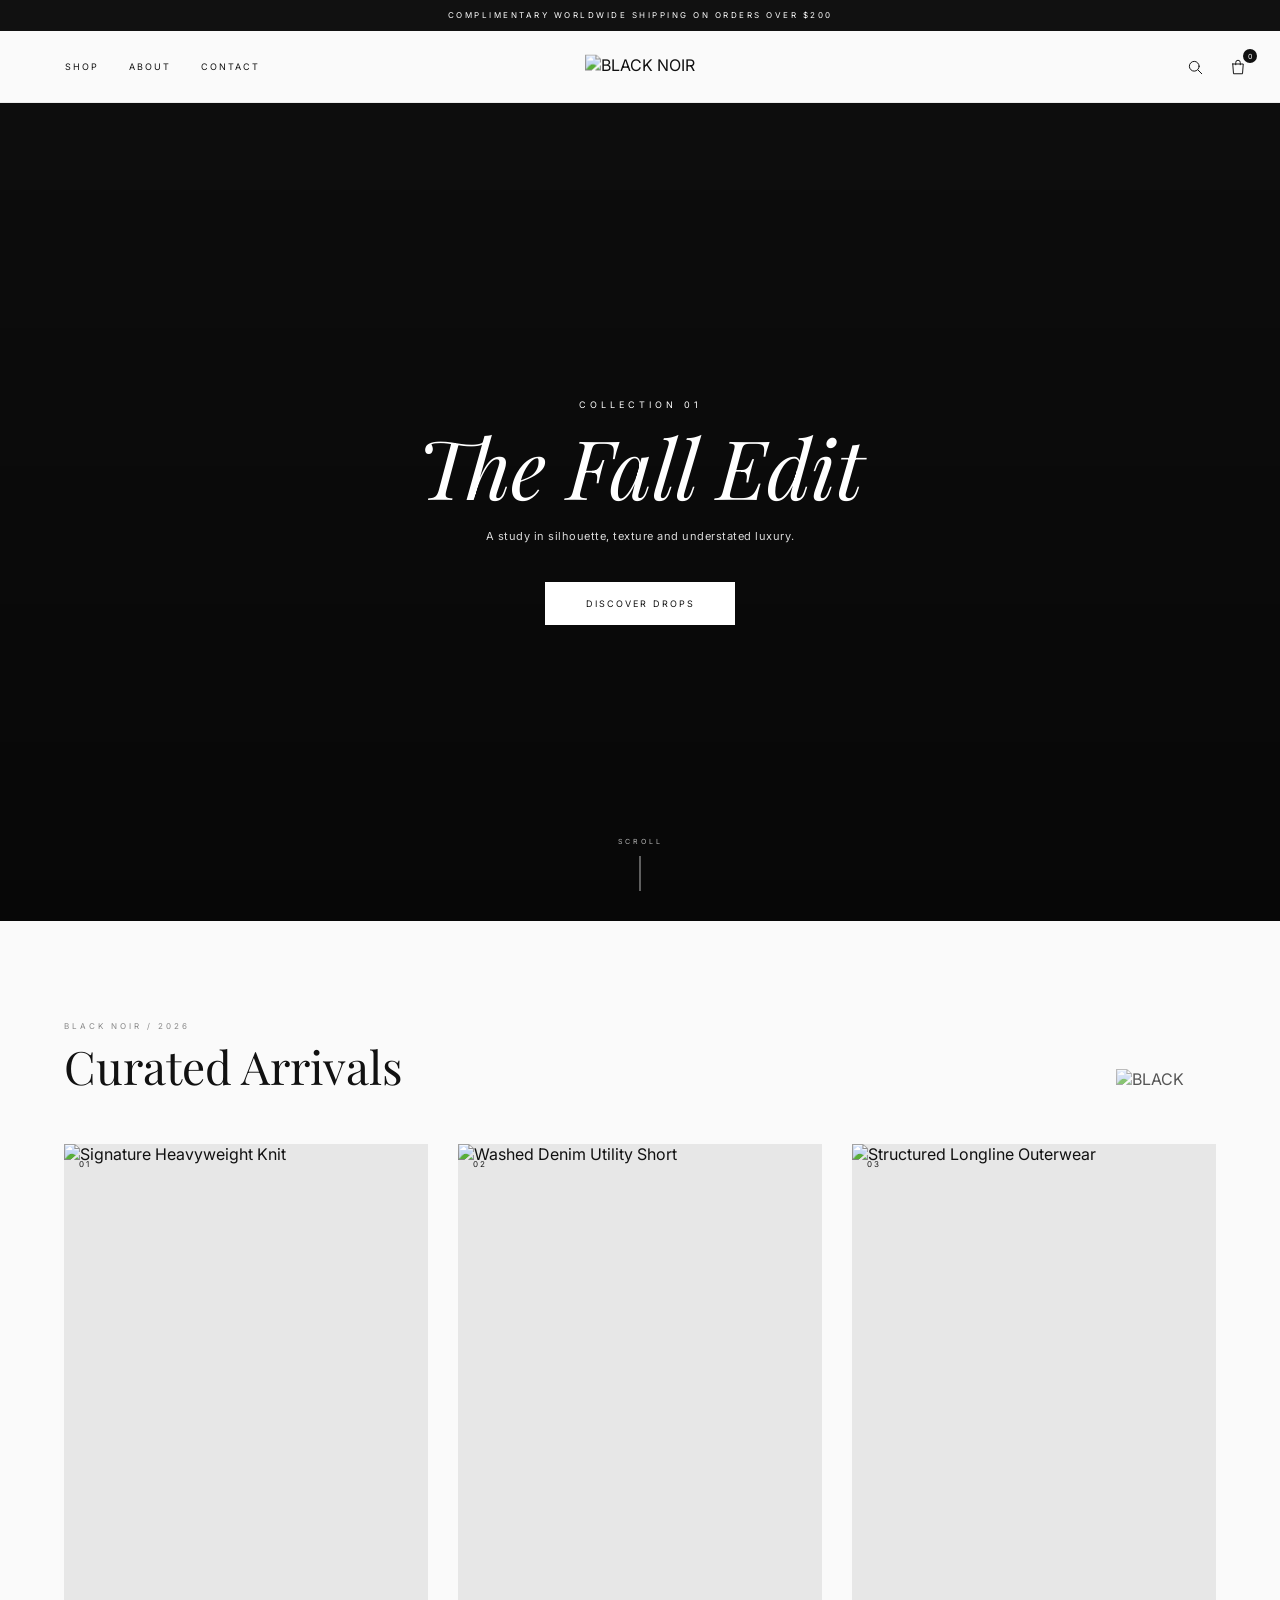
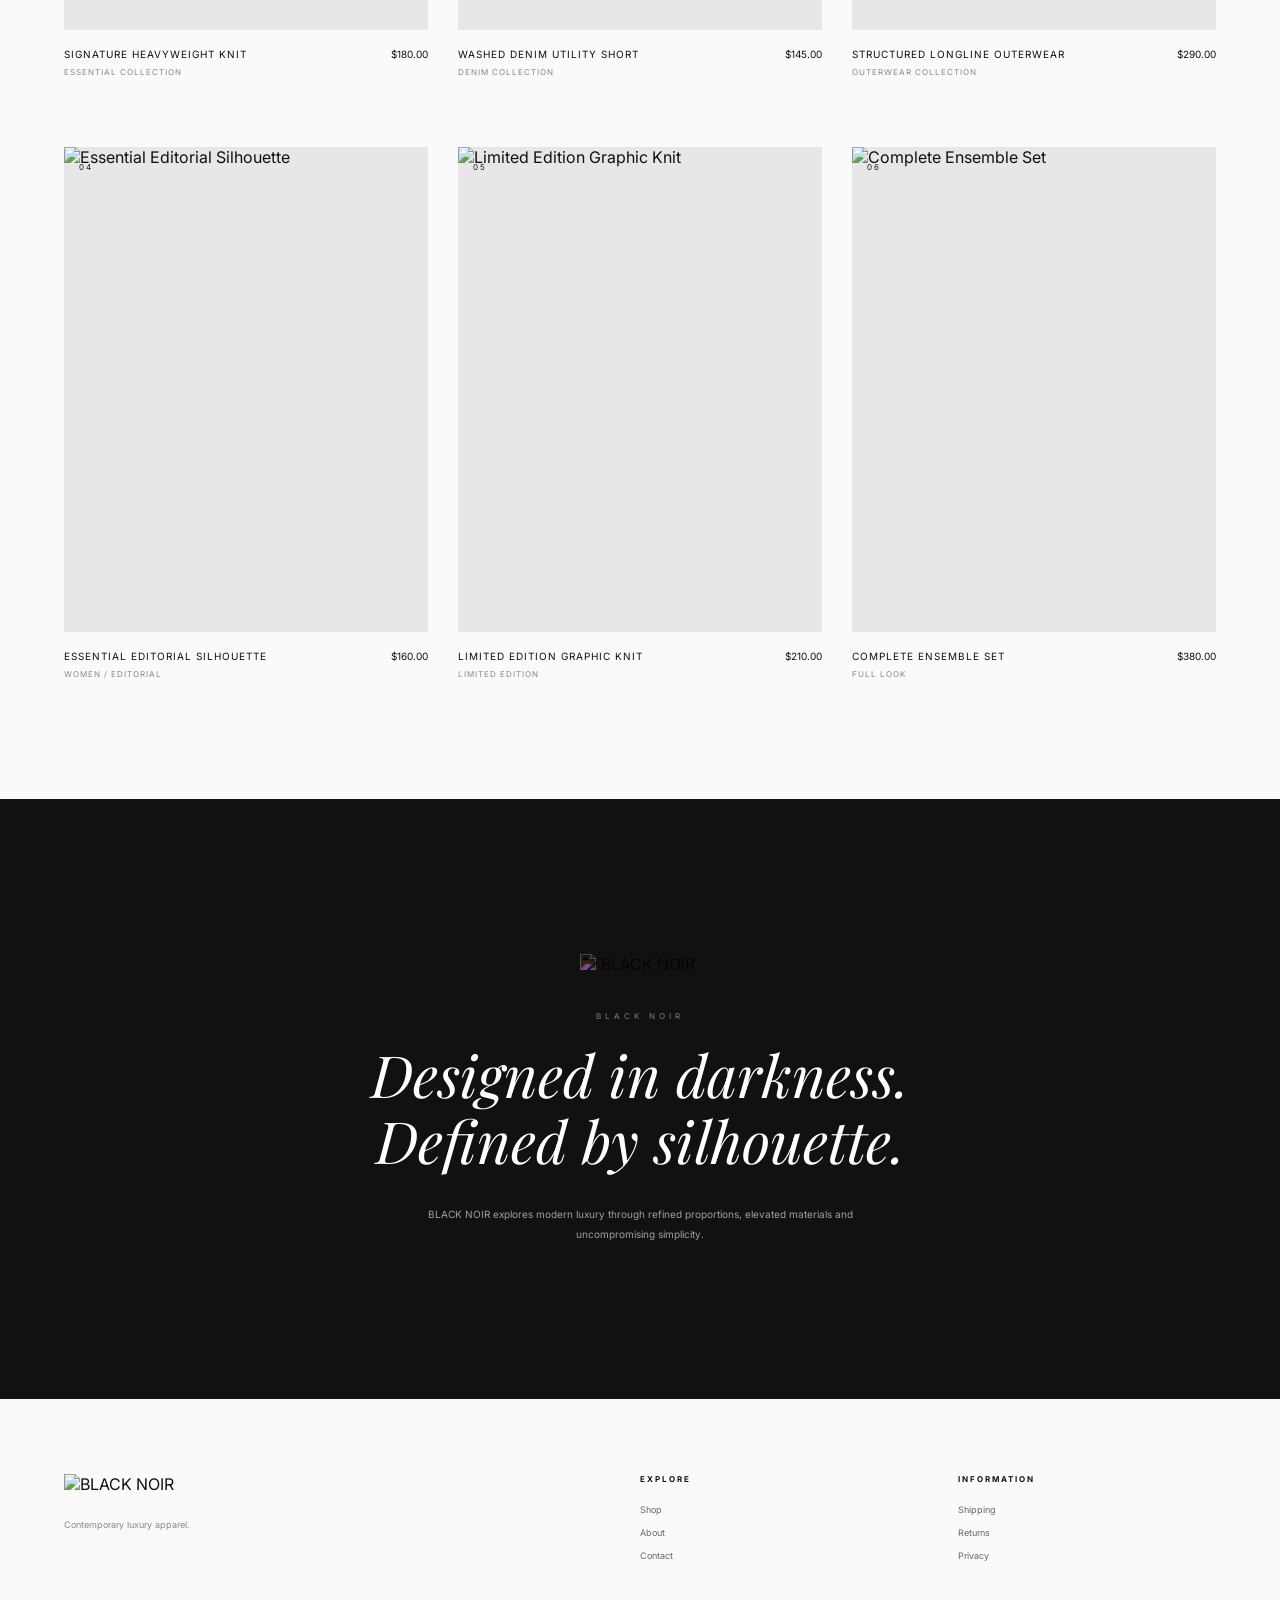
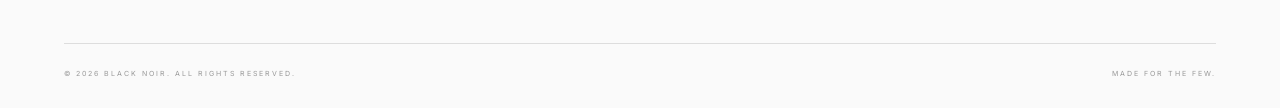
==== index.html @ 6369048e "Fix image source path for product card" ====
<!DOCTYPE html>
<html lang="en">
<head>
    <meta charset="UTF-8">
    <meta name="viewport" content="width=device-width, initial-scale=1.0">
    <meta name="description" content="BLACK NOIR — Luxury Apparel">
    <title>BLACK NOIR | Luxury Apparel</title>

    <!-- Google Fonts -->
    <link rel="preconnect" href="https://fonts.googleapis.com">
    <link rel="preconnect" href="https://fonts.gstatic.com" crossorigin>
    <link href="https://fonts.googleapis.com/css2?family=Inter:wght@300;400;500&family=Playfair+Display:ital,wght@0,400;0,500;0,600;1,400&display=swap" rel="stylesheet">

    <!-- CSS -->
    <link rel="stylesheet" href="./style.css">
</head>
<body>

    <!-- ================================
         PROMO BAR
    ================================= -->
    <div class="promo-bar">
        COMPLIMENTARY WORLDWIDE SHIPPING ON ORDERS OVER $200
    </div>

    <!-- ================================
         HEADER
    ================================= -->
    <header class="site-header">
        <!-- Mobile Menu Trigger -->
        <button class="menu-button" id="menuButton" type="button" aria-label="Open menu" aria-expanded="false" aria-controls="mobileMenu">
            <span></span>
            <span></span>
            <span></span>
        </button>

        <!-- Logo -->
        <a href="#" class="logo-container" aria-label="Black Noir Home">
            <img src="./images/Logo.PNG" alt="BLACK NOIR" class="brand-logo">
        </a>

        <!-- Desktop Navigation -->
        <nav class="desktop-nav">
            <a href="#shop">SHOP</a>
            <a href="#about">ABOUT</a>
            <a href="#contact">CONTACT</a>
        </nav>

        <!-- Header Icons -->
        <div class="header-actions">
            <button class="header-action" id="searchButton" type="button" aria-label="Search" aria-expanded="false" aria-controls="searchPanel">
                <svg viewBox="0 0 24 24" aria-hidden="true">
                    <circle cx="11" cy="11" r="6.5"></circle>
                    <path d="M16 16L21 21"></path>
                </svg>
            </button>

            <button class="header-action cart-button" id="cartButton" type="button" aria-label="Shopping bag">
                <svg viewBox="0 0 24 24" aria-hidden="true">
                    <path d="M5 8h14l-1 13H6L5 8Z"></path>
                    <path d="M9 9V6a3 3 0 0 1 6 0v3"></path>
                </svg>
                <span class="cart-count" id="cartCount">0</span>
            </button>
        </div>
    </header>

    <!-- ================================
         MOBILE MENU
    ================================= -->
    <div class="mobile-menu" id="mobileMenu" aria-hidden="true">
        <button class="mobile-menu-close" id="menuClose" type="button" aria-label="Close menu">
            ×
        </button>
        <div class="mobile-menu-inner">
            <p class="mobile-menu-label">BLACK NOIR</p>
            <a href="#shop">SHOP</a>
            <a href="#about">ABOUT</a>
            <a href="#contact">CONTACT</a>
            <div class="mobile-menu-divider"></div>
            <p>WORLDWIDE SHIPPING</p>
            <p>SECURE CHECKOUT</p>
        </div>
    </div>

    <!-- ================================
         SEARCH PANEL
    ================================= -->
    <div class="search-panel" id="searchPanel" aria-hidden="true">
        <div class="search-inner">
            <button class="search-close" id="searchClose" type="button" aria-label="Close search">
                ×
            </button>
            <p>SEARCH BLACK NOIR</p>
            <input type="search" id="searchInput" placeholder="Search collection...">
        </div>
    </div>

    <!-- ================================
         MAIN CONTENT
    ================================= -->
    <main>
        <!-- HERO -->
        <section class="hero">
            <div class="hero-background"></div>
            <div class="hero-overlay"></div>
            <div class="hero-content">
                <p class="hero-eyebrow">COLLECTION 01</p>
                <h1 class="hero-title">The Fall Edit</h1>
                <p class="hero-description">A study in silhouette, texture and understated luxury.</p>
                <a href="#shop" class="btn-primary">DISCOVER DROPS</a>
            </div>
            <div class="hero-scroll">
                <span>SCROLL</span>
                <div></div>
            </div>
        </section>

        <!-- PRODUCT SECTION -->
        <section class="product-section" id="shop">
            <div class="section-header">
                <div>
                    <p class="section-eyebrow">BLACK NOIR / 2026</p>
                    <h2>Curated Arrivals</h2>
                </div>
                <img src="./images/Trademark.PNG" alt="BLACK NOIR Trademark" class="trademark">
            </div>

            <div class="product-grid">
                <!-- PRODUCT 1 -->
                <article class="product-card" data-name="Signature Heavyweight Knit">
                    <div class="product-image-container">
                        <span class="product-number">01</span>
                        <img src="images/Brown.JPG" alt="Signature Heavyweight Knit" class="product-img">
                        <button class="quick-add" type="button" data-product="Signature Heavyweight Knit">ADD TO BAG</button>
                    </div>
                    <div class="product-info">
                        <div>
                            <h3>Signature Heavyweight Knit</h3>
                            <p>Essential Collection</p>
                        </div>
                        <span class="product-price">$180.00</span>
                    </div>
                </article>

                <!-- PRODUCT 2 -->
                <article class="product-card" data-name="Washed Denim Utility Short">
                    <div class="product-image-container">
                        <span class="product-number">02</span>
                        <img src="./images/Jeanshorts.JPG" alt="Washed Denim Utility Short" class="product-img">
                        <button class="quick-add" type="button" data-product="Washed Denim Utility Short">ADD TO BAG</button>
                    </div>
                    <div class="product-info">
                        <div>
                            <h3>Washed Denim Utility Short</h3>
                            <p>Denim Collection</p>
                        </div>
                        <span class="product-price">$145.00</span>
                    </div>
                </article>

                <!-- PRODUCT 3 -->
                <article class="product-card" data-name="Structured Longline Outerwear">
                    <div class="product-image-container">
                        <span class="product-number">03</span>
                        <img src="./images/Long.PNG" alt="Structured Longline Outerwear" class="product-img">
                        <button class="quick-add" type="button" data-product="Structured Longline Outerwear">ADD TO BAG</button>
                    </div>
                    <div class="product-info">
                        <div>
                            <h3>Structured Longline Outerwear</h3>
                            <p>Outerwear Collection</p>
                        </div>
                        <span class="product-price">$290.00</span>
                    </div>
                </article>

                <!-- PRODUCT 4 -->
                <article class="product-card" data-name="Essential Editorial Silhouette">
                    <div class="product-image-container">
                        <span class="product-number">04</span>
                        <img src="./images/Women.PNG" alt="Essential Editorial Silhouette" class="product-img">
                        <button class="quick-add" type="button" data-product="Essential Editorial Silhouette">ADD TO BAG</button>
                    </div>
                    <div class="product-info">
                        <div>
                            <h3>Essential Editorial Silhouette</h3>
                            <p>Women / Editorial</p>
                        </div>
                        <span class="product-price">$160.00</span>
                    </div>
                </article>

                <!-- PRODUCT 5 -->
                <article class="product-card" data-name="Limited Edition Graphic Knit">
                    <div class="product-image-container">
                        <span class="product-number">05</span>
                        <img src="./images/Panther.PNG" alt="Limited Edition Graphic Knit" class="product-img">
                        <button class="quick-add" type="button" data-product="Limited Edition Graphic Knit">ADD TO BAG</button>
                    </div>
                    <div class="product-info">
                        <div>
                            <h3>Limited Edition Graphic Knit</h3>
                            <p>Limited Edition</p>
                        </div>
                        <span class="product-price">$210.00</span>
                    </div>
                </article>

                <!-- PRODUCT 6 -->
                <article class="product-card" data-name="Complete Ensemble Set">
                    <div class="product-image-container">
                        <span class="product-number">06</span>
                        <img src="./images/Full.PNG" alt="Complete Ensemble Set" class="product-img">
                        <button class="quick-add" type="button" data-product="Complete Ensemble Set">ADD TO BAG</button>
                    </div>
                    <div class="product-info">
                        <div>
                            <h3>Complete Ensemble Set</h3>
                            <p>Full Look</p>
                        </div>
                        <span class="product-price">$380.00</span>
                    </div>
                </article>
            </div>
        </section>

        <!-- ABOUT -->
        <section class="brand-section" id="about">
            <div class="brand-section-inner">
                <img src="./images/Trademark.PNG" alt="BLACK NOIR" class="brand-trademark">
                <p class="brand-eyebrow">BLACK NOIR</p>
                <h2>Designed in darkness.<br>Defined by silhouette.</h2>
                <p class="brand-copy">
                    BLACK NOIR explores modern luxury through refined proportions, elevated materials and uncompromising simplicity.
                </p>
            </div>
        </section>
    </main>

    <!-- ================================
         FOOTER
    ================================= -->
    <footer class="site-footer" id="contact">
        <div class="footer-grid">
            <div class="footer-column">
                <img src="./images/Logo.PNG" alt="BLACK NOIR" class="footer-logo">
                <p>Contemporary luxury apparel.</p>
            </div>
            <div class="footer-column">
                <h3>EXPLORE</h3>
                <a href="#shop">Shop</a>
                <a href="#about">About</a>
                <a href="#contact">Contact</a>
            </div>
            <div class="footer-column">
                <h3>INFORMATION</h3>
                <a href="#">Shipping</a>
                <a href="#">Returns</a>
                <a href="#">Privacy</a>
            </div>
        </div>
        <div class="footer-bottom">
            <p>© 2026 BLACK NOIR. ALL RIGHTS RESERVED.</p>
            <p>MADE FOR THE FEW.</p>
        </div>
    </footer>

    <!-- ================================
         JAVASCRIPT
    ================================= -->
    <script>
        const menuButton = document.getElementById("menuButton");
        const menuClose = document.getElementById("menuClose");
        const mobileMenu = document.getElementById("mobileMenu");

        const searchButton = document.getElementById("searchButton");
        const searchClose = document.getElementById("searchClose");
        const searchPanel = document.getElementById("searchPanel");
        const searchInput = document.getElementById("searchInput");

        let cartItems = 0;
        const cartCount = document.getElementById("cartCount");

        // Mobile Menu Toggle
        function openMenu() {
            mobileMenu.classList.add("active");
            mobileMenu.setAttribute("aria-hidden", "false");
            menuButton.setAttribute("aria-expanded", "true");
            document.body.classList.add("no-scroll");
        }

        function closeMenu() {
            mobileMenu.classList.remove("active");
            mobileMenu.setAttribute("aria-hidden", "true");
            menuButton.setAttribute("aria-expanded", "false");
            document.body.classList.remove("no-scroll");
        }

        menuButton.addEventListener("click", openMenu);
        menuClose.addEventListener("click", closeMenu);

        document.querySelectorAll(".mobile-menu a").forEach(link => {
            link.addEventListener("click", closeMenu);
        });

        // Search Panel Toggle
        function openSearch() {
            searchPanel.classList.add("active");
            searchPanel.setAttribute("aria-hidden", "false");
            searchButton.setAttribute("aria-expanded", "true");
            document.body.classList.add("no-scroll");
            setTimeout(() => searchInput.focus(), 300);
        }

        function closeSearch() {
            searchPanel.classList.remove("active");
            searchPanel.setAttribute("aria-hidden", "true");
            searchButton.setAttribute("aria-expanded", "false");
            document.body.classList.remove("no-scroll");
        }

        searchButton.addEventListener("click", openSearch);
        searchClose.addEventListener("click", closeSearch);

        // Search input form submission behavior
        searchInput.addEventListener("keydown", (event) => {
            if (event.key === "Enter") {
                event.preventDefault();
                alert(`Searching collection for: "${searchInput.value}"`);
                closeSearch();
            }
        });

        // Quick Add to Bag Logic
        document.querySelectorAll(".quick-add").forEach(button => {
            button.addEventListener("click", function () {
                cartItems++;
                cartCount.textContent = cartItems;
                
                const originalText = button.textContent;
                button.textContent = "ADDED";
                button.classList.add("added");

                setTimeout(() => {
                    button.textContent = originalText;
                    button.classList.remove("added");
                }, 1200);
            });
        });

        // Global ESC key listener
        document.addEventListener("keydown", function (event) {
            if (event.key === "Escape") {
                closeMenu();
                closeSearch();
            }
        });
    </script>
</body>
</html>
---- style.css ----
/* =========================================
   BLACK NOIR — STYLE.CSS
   ========================================= */

* {
    margin: 0;
    padding: 0;
    box-sizing: border-box;
}

html {
    scroll-behavior: smooth;
}

body {
    background: #fafafa;
    color: #111;
    font-family: "Inter", sans-serif;
    -webkit-font-smoothing: antialiased;
    overflow-x: hidden;
}

body.no-scroll {
    overflow: hidden;
}

img {
    max-width: 100%;
    display: block;
}

button,
input {
    font-family: inherit;
}

button {
    border: 0;
}

a {
    color: inherit;
    text-decoration: none;
}

h1,
h2 {
    font-family: "Playfair Display", serif;
    font-weight: 400;
}


/* =========================================
   PROMO BAR
   ========================================= */

.promo-bar {
    background: #111;
    color: #fff;
    text-align: center;

    padding: 10px 15px;

    font-size: 8px;
    letter-spacing: 2.5px;
    line-height: 1.4;
}


/* =========================================
   HEADER
   ========================================= */

.site-header {
    position: sticky;
    top: 0;
    z-index: 900;

    height: 72px;
    width: 100%;

    display: flex;
    align-items: center;

    padding: 0 30px;

    background: rgba(250, 250, 250, 0.96);

    border-bottom: 1px solid rgba(0, 0, 0, 0.06);

    backdrop-filter: blur(15px);
    -webkit-backdrop-filter: blur(15px);
}


/* Menu */

.menu-button {
    width: 32px;
    height: 32px;

    display: flex;
    flex-direction: column;
    justify-content: center;

    gap: 5px;

    background: transparent;
    cursor: pointer;
}

.menu-button span {
    width: 19px;
    height: 1px;

    display: block;

    background: #111;
}


/* Logo */

.logo-container {
    position: absolute;

    left: 50%;
    top: 50%;

    transform: translate(-50%, -50%);

    display: flex;
    align-items: center;
    justify-content: center;
}

.brand-logo {
    width: auto;
    height: 25px;

    object-fit: contain;
}


/* Desktop navigation */

.desktop-nav {
    display: flex;
    gap: 30px;
    margin-left: 35px;
}

.desktop-nav a {
    font-size: 9px;
    letter-spacing: 2px;

    transition: opacity 0.3s ease;
}

.desktop-nav a:hover {
    opacity: 0.45;
}


/* Header icons */

.header-actions {
    margin-left: auto;

    display: flex;
    align-items: center;

    gap: 18px;
}

.header-action {
    position: relative;

    width: 25px;
    height: 25px;

    display: flex;
    align-items: center;
    justify-content: center;

    background: transparent;

    cursor: pointer;
}

.header-action svg {
    width: 18px;
    height: 18px;

    fill: none;
    stroke: #111;

    stroke-width: 1.3;

    stroke-linecap: round;
    stroke-linejoin: round;
}

.cart-count {
    position: absolute;

    top: -5px;
    right: -7px;

    width: 14px;
    height: 14px;

    display: flex;
    align-items: center;
    justify-content: center;

    border-radius: 50%;

    background: #111;
    color: #fff;

    font-size: 7px;
}


/* =========================================
   MOBILE MENU
   ========================================= */

.mobile-menu {
    position: fixed;
    inset: 0;

    z-index: 1200;

    background: #111;
    color: #fff;

    opacity: 0;
    visibility: hidden;

    transform: translateX(-100%);

    transition:
        transform 0.45s ease,
        opacity 0.3s ease,
        visibility 0.45s ease;
}

.mobile-menu.active {
    opacity: 1;
    visibility: visible;
    transform: translateX(0);
}

.mobile-menu-close {
    position: absolute;

    top: 20px;
    right: 20px;

    width: 45px;
    height: 45px;

    background: transparent;

    color: #fff;

    font-size: 34px;
    font-weight: 200;

    cursor: pointer;
}

.mobile-menu-inner {
    height: 100%;

    display: flex;
    flex-direction: column;
    justify-content: center;

    padding: 40px;
}

.mobile-menu-label {
    margin-bottom: 40px;

    font-size: 9px;
    letter-spacing: 4px;

    opacity: 0.45;
}

.mobile-menu-inner > a {
    width: fit-content;

    margin-bottom: 22px;

    font-family: "Playfair Display", serif;

    font-size: 40px;
    font-style: italic;
}

.mobile-menu-divider {
    width: 100%;
    height: 1px;

    margin: 25px 0;

    background: rgba(255,255,255,0.15);
}

.mobile-menu-inner > p:not(.mobile-menu-label) {
    margin-bottom: 10px;

    font-size: 8px;
    letter-spacing: 2px;

    opacity: 0.45;
}


/* =========================================
   SEARCH
   ========================================= */

.search-panel {
    position: fixed;
    inset: 0;

    z-index: 1100;

    display: flex;
    align-items: center;
    justify-content: center;

    background: rgba(250,250,250,0.98);

    opacity: 0;
    visibility: hidden;

    transition:
        opacity 0.3s ease,
        visibility 0.3s ease;
}

.search-panel.active {
    opacity: 1;
    visibility: visible;
}

.search-inner {
    position: relative;

    width: min(700px, 85%);
}

.search-inner p {
    margin-bottom: 20px;

    font-size: 9px;
    letter-spacing: 3px;
}

.search-inner input {
    width: 100%;

    padding: 18px 0;

    background: transparent;

    border: 0;
    border-bottom: 1px solid #111;

    outline: none;

    font-family: "Playfair Display", serif;

    font-size: 30px;
}

.search-close {
    position: absolute;

    top: -70px;
    right: 0;

    background: transparent;

    font-size: 30px;

    cursor: pointer;
}


/* =========================================
   HERO
   ========================================= */

.hero {
    position: relative;

    width: 100%;
    height: calc(100vh - 82px);

    min-height: 600px;

    display: flex;
    align-items: center;
    justify-content: center;

    overflow: hidden;

    background: #111;
}

.hero-background {
    position: absolute;
    inset: 0;

    background-image: url("./images/Street.PNG");

    background-size: cover;
    background-position: center center;

    transform: scale(1.02);

    animation: heroZoom 12s ease-out forwards;
}

@keyframes heroZoom {

    from {
        transform: scale(1.08);
    }

    to {
        transform: scale(1);
    }

}

.hero-overlay {
    position: absolute;
    inset: 0;

    background:
        linear-gradient(
            to bottom,
            rgba(0,0,0,0.20),
            rgba(0,0,0,0.55)
        );
}

.hero-content {
    position: relative;
    z-index: 2;

    width: 100%;
    max-width: 700px;

    padding: 30px;

    text-align: center;

    color: #fff;

    animation: heroFade 1.2s ease forwards;
}

@keyframes heroFade {

    from {
        opacity: 0;
        transform: translateY(20px);
    }

    to {
        opacity: 1;
        transform: translateY(0);
    }

}

.hero-eyebrow {
    margin-bottom: 15px;

    font-size: 9px;
    letter-spacing: 4px;
}

.hero-title {
    margin-bottom: 20px;

    font-size: clamp(48px, 7vw, 82px);

    line-height: 1;

    font-style: italic;
}

.hero-description {
    max-width: 430px;

    margin: 0 auto 35px;

    font-size: 11px;
    line-height: 1.8;

    letter-spacing: 0.5px;

    opacity: 0.85;
}


/* Hero button */

.btn-primary {
    display: inline-flex;
    align-items: center;
    justify-content: center;

    min-width: 190px;

    padding: 16px 30px;

    background: #fff;
    color: #111;

    font-size: 9px;
    letter-spacing: 2px;

    transition: all 0.3s ease;
}

.btn-primary:hover {
    background: #111;
    color: #fff;

    transform: translateY(-2px);
}


/* Scroll indicator */

.hero-scroll {
    position: absolute;

    z-index: 2;

    bottom: 30px;
    left: 50%;

    transform: translateX(-50%);

    color: #fff;

    text-align: center;

    opacity: 0.7;
}

.hero-scroll span {
    display: block;

    margin-bottom: 10px;

    font-size: 7px;
    letter-spacing: 3px;
}

.hero-scroll div {
    width: 1px;
    height: 35px;

    margin: auto;

    background: #fff;

    animation: scrollLine 2s infinite;
}

@keyframes scrollLine {

    0%,
    100% {
        opacity: 0.3;
        transform: scaleY(0.5);
    }

    50% {
        opacity: 1;
        transform: scaleY(1);
    }

}


/* =========================================
   PRODUCT SECTION
   ========================================= */

.product-section {
    padding: 100px 5vw 120px;

    background: #fafafa;
}

.section-header {
    display: flex;
    align-items: flex-end;
    justify-content: space-between;

    margin-bottom: 55px;
}

.section-eyebrow {
    margin-bottom: 12px;

    font-size: 8px;
    letter-spacing: 3px;

    color: #888;
}

.section-header h2 {
    font-size: clamp(30px, 4vw, 46px);

    line-height: 1;
}

.trademark {
    width: auto;
    height: 20px;

    max-width: 100px;

    object-fit: contain;

    opacity: 0.7;
}


/* Product grid */

.product-grid {
    display: grid;

    grid-template-columns: repeat(3, minmax(0, 1fr));

    gap: 70px 30px;
}

.product-card {
    min-width: 0;
}


/* Product image */

.product-image-container {
    position: relative;

    width: 100%;
    aspect-ratio: 3 / 4;

    overflow: hidden;

    background: #e7e7e7;

    margin-bottom: 18px;
}

.product-img {
    width: 100%;
    height: 100%;

    object-fit: cover;
    object-position: center;

    transition:
        transform 0.7s ease;
}

.product-card:hover .product-img {
    transform: scale(1.04);
}


/* Product number */

.product-number {
    position: absolute;

    z-index: 3;

    top: 15px;
    left: 15px;

    color: #fff;

    font-size: 8px;
    letter-spacing: 2px;

    mix-blend-mode: difference;
}


/* Add to bag */

.quick-add {
    position: absolute;

    z-index: 5;

    left: 15px;
    right: 15px;
    bottom: 15px;

    padding: 15px;

    background: rgba(255,255,255,0.95);
    color: #111;

    font-size: 8px;
    letter-spacing: 2px;

    cursor: pointer;

    opacity: 0;

    transform: translateY(15px);

    transition: all 0.3s ease;
}

.product-card:hover .quick-add {
    opacity: 1;
    transform: translateY(0);
}

.quick-add:hover,
.quick-add.added {
    background: #111;
    color: #fff;

    opacity: 1;
    transform: translateY(0);
}


/* Product info */

.product-info {
    display: flex;
    justify-content: space-between;
    align-items: flex-start;

    gap: 15px;
}

.product-info h3 {
    margin-bottom: 7px;

    font-size: 10px;
    font-weight: 400;

    letter-spacing: 1px;

    text-transform: uppercase;
}

.product-info p {
    font-size: 8px;

    letter-spacing: 1px;

    color: #888;

    text-transform: uppercase;
}

.product-price {
    flex-shrink: 0;

    font-size: 10px;
}


/* =========================================
   ABOUT / BRAND
   ========================================= */

.brand-section {
    min-height: 600px;

    display: flex;
    align-items: center;
    justify-content: center;

    padding: 100px 30px;

    background: #111;

    color: #fff;

    text-align: center;
}

.brand-section-inner {
    max-width: 700px;
}

.brand-trademark {
    width: auto;
    height: 22px;

    max-width: 120px;

    margin: 0 auto 35px;

    filter: invert(1);

    opacity: 0.75;
}

.brand-eyebrow {
    margin-bottom: 20px;

    font-size: 8px;
    letter-spacing: 4px;

    opacity: 0.45;
}

.brand-section h2 {
    margin-bottom: 30px;

    font-size: clamp(36px, 5vw, 58px);

    line-height: 1.15;

    font-style: italic;
}

.brand-copy {
    max-width: 450px;

    margin: auto;

    font-size: 10px;
    line-height: 2;

    color: rgba(255,255,255,0.6);
}


/* =========================================
   FOOTER
   ========================================= */

.site-footer {
    padding: 75px 5vw 30px;

    background: #fafafa;
}

.footer-grid {
    display: grid;

    grid-template-columns: 2fr 1fr 1fr;

    gap: 60px;

    padding-bottom: 70px;
}

.footer-logo {
    width: auto;
    height: 23px;

    margin-bottom: 20px;
}

.footer-column p {
    max-width: 220px;

    font-size: 9px;
    line-height: 1.8;

    color: #888;
}

.footer-column h3 {
    margin-bottom: 20px;

    font-size: 8px;
    letter-spacing: 2px;
}

.footer-column a {
    display: block;

    width: fit-content;

    margin-bottom: 12px;

    font-size: 9px;

    color: #666;

    transition: color 0.3s ease;
}

.footer-column a:hover {
    color: #111;
}

.footer-bottom {
    display: flex;

    justify-content: space-between;

    padding-top: 25px;

    border-top: 1px solid #ddd;

    font-size: 7px;
    letter-spacing: 2px;

    color: #999;
}


/* =========================================
   TABLET + DESKTOP
   ========================================= */

@media (min-width: 768px) {

    .menu-button {
        display: none;
    }

}


/* =========================================
   MOBILE
   ========================================= */

@media (max-width: 767px) {

    .site-header {
        height: 64px;
        padding: 0 18px;
    }

    .desktop-nav {
        display: none;
    }

    .menu-button {
        display: flex;
    }

    .brand-logo {
        height: 22px;
        max-width: 150px;
    }

    .header-actions {
        gap: 10px;
    }

    .header-action svg {
        width: 17px;
        height: 17px;
    }


    /* Hero */

    .hero {
        height: calc(100vh - 64px);
        min-height: 560px;
    }

    .hero-title {
        font-size: clamp(38px, 12vw, 50px);
    }

    .hero-description {
        max-width: 290px;

        font-size: 10px;
    }


    /* Products */

    .product-section {
        padding: 70px 18px 90px;
    }

    .section-header {
        margin-bottom: 35px;
    }

    .section-header h2 {
        font-size: 29px;
    }

    .trademark {
        height: 15px;
        max-width: 75px;
    }

    .product-grid {
        grid-template-columns: repeat(2, minmax(0, 1fr));

        gap: 45px 12px;
    }

    .product-image-container {
        margin-bottom: 12px;
    }

    .product-info {
        flex-direction: column;
        align-items: flex-start;
        gap: 6px;
    }

    .product-info h3 {
        font-size: 8px;
        line-height: 1.4;
    }

    .product-info p {
        font-size: 7px;
    }

    .product-price {
        font-size: 8.5px;
        margin-top: 2px;
    }

    .quick-add {
        left: 8px;
        right: 8px;
        bottom: 8px;

        padding: 11px 5px;

        font-size: 7px;
    }


    /* Brand */

    .brand-section {
        min-height: 520px;
        padding: 80px 25px;
    }

    .brand-section h2 {
        font-size: 38px;
    }

    .brand-copy {
        font-size: 9px;
    }


    /* Footer */

    .site-footer {
        padding: 60px 25px 25px;
    }

    .footer-grid {
        grid-template-columns: 1fr 1fr;

        gap: 45px;

        padding-bottom: 50px;
    }

    .footer-column:first-child {
        grid-column: 1 / -1;
    }

    .footer-bottom {
        display: block;

        line-height: 2.5;
    }

}


/* =========================================
   SMALL PHONES
   ========================================= */

@media (max-width: 380px) {

    .hero-title {
        font-size: 36px;
    }

    .section-header h2 {
        font-size: 24px;
    }

    .product-grid {
        gap: 40px 10px;
    }

}


/* =========================================
   REDUCED MOTION
   ========================================= */

@media (prefers-reduced-motion: reduce) {

    html {
        scroll-behavior: auto;
    }

    *,
    *::before,
    *::after {
        animation: none !important;
        transition: none !important;
    }

}
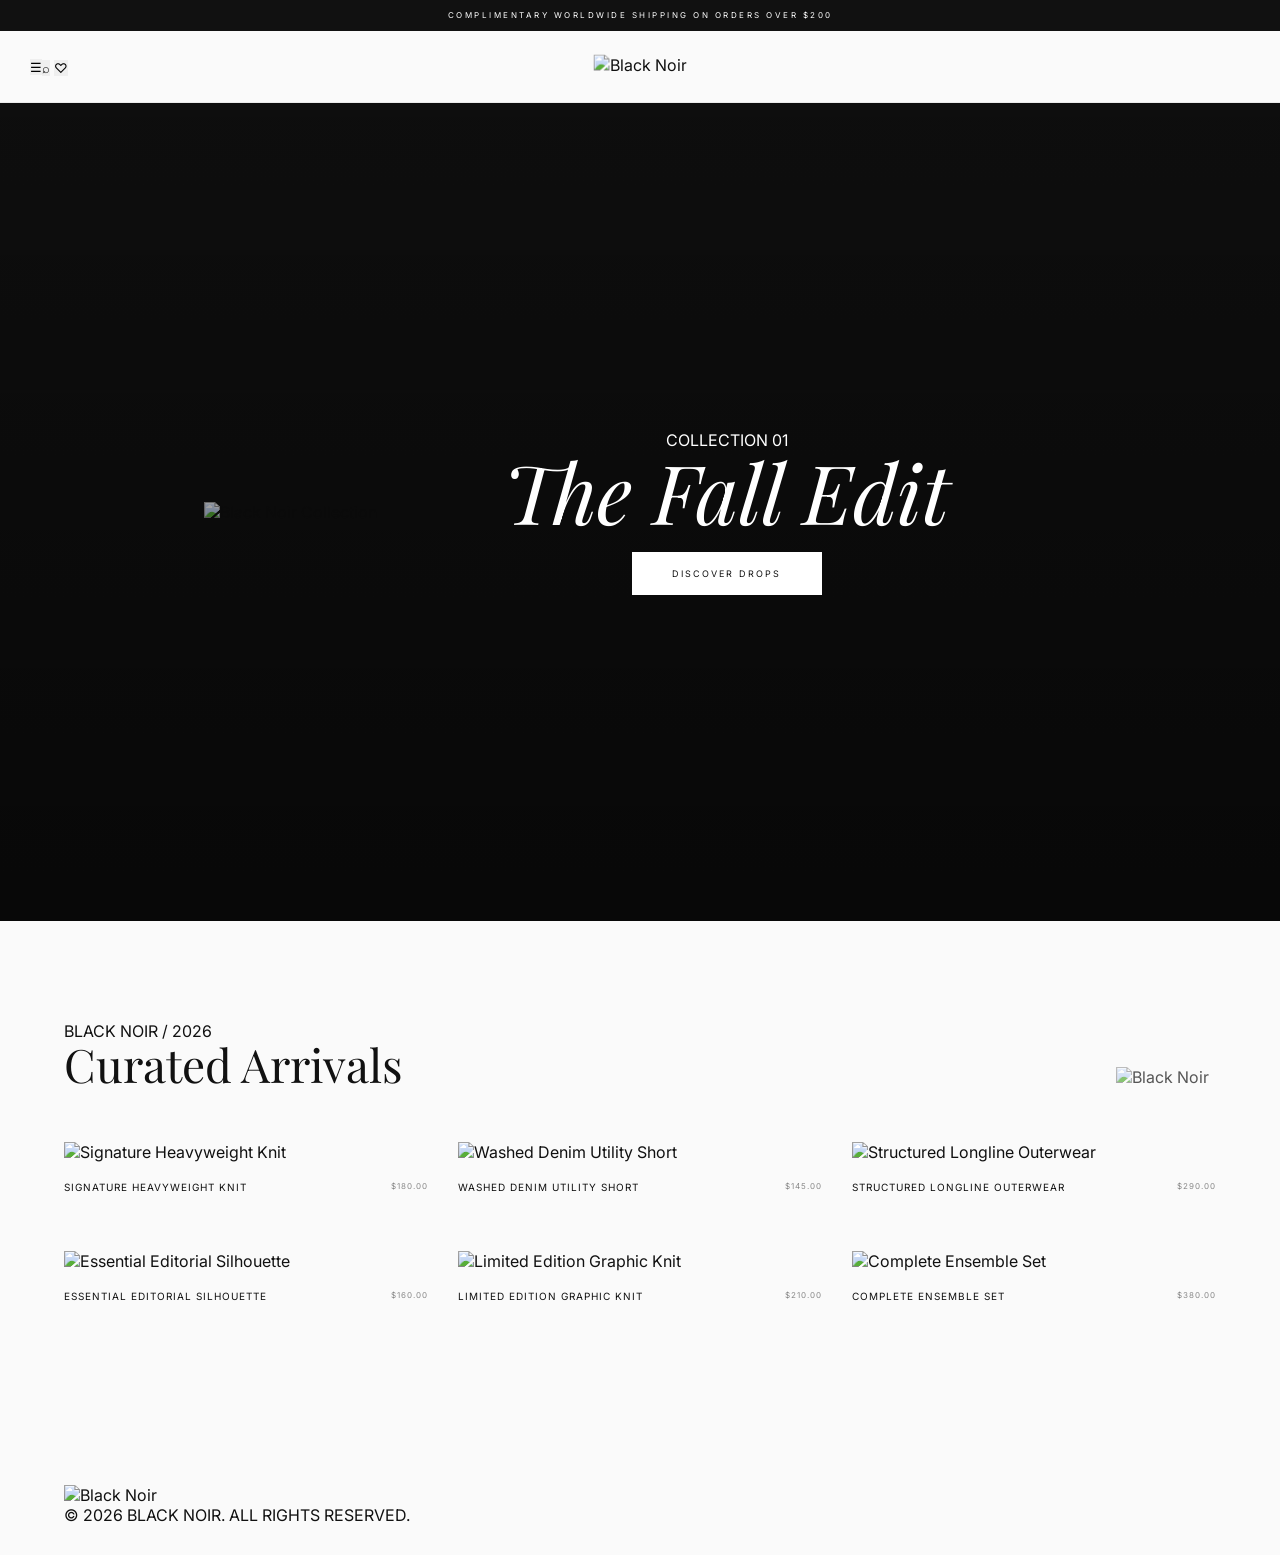
==== commit c5455608: "Refactor index.html for improved clarity and structure Updated title and description metadata, simpl" ====
--- a/index.html
+++ b/index.html
@@ -3,359 +3,303 @@
 <head>
     <meta charset="UTF-8">
     <meta name="viewport" content="width=device-width, initial-scale=1.0">
-    <meta name="description" content="BLACK NOIR — Luxury Apparel">
-    <title>BLACK NOIR | Luxury Apparel</title>
-
-    <!-- Google Fonts -->
+
+    <title>Black Noir | Luxury Apparel</title>
+
     <link rel="preconnect" href="https://fonts.googleapis.com">
     <link rel="preconnect" href="https://fonts.gstatic.com" crossorigin>
-    <link href="https://fonts.googleapis.com/css2?family=Inter:wght@300;400;500&family=Playfair+Display:ital,wght@0,400;0,500;0,600;1,400&display=swap" rel="stylesheet">
-
-    <!-- CSS -->
+
+    <link
+        href="https://fonts.googleapis.com/css2?family=Inter:wght@300;400;500&family=Playfair+Display:ital,wght@0,400;0,600;1,400&display=swap"
+        rel="stylesheet"
+    >
+
     <link rel="stylesheet" href="./style.css">
 </head>
+
 <body>
 
-    <!-- ================================
-         PROMO BAR
-    ================================= -->
+    <!-- PROMO BAR -->
     <div class="promo-bar">
         COMPLIMENTARY WORLDWIDE SHIPPING ON ORDERS OVER $200
     </div>
 
-    <!-- ================================
-         HEADER
-    ================================= -->
+
+    <!-- HEADER -->
     <header class="site-header">
-        <!-- Mobile Menu Trigger -->
-        <button class="menu-button" id="menuButton" type="button" aria-label="Open menu" aria-expanded="false" aria-controls="mobileMenu">
-            <span></span>
-            <span></span>
-            <span></span>
+
+        <button class="menu-btn header-button" aria-label="Open menu">
+            ☰
         </button>
 
-        <!-- Logo -->
-        <a href="#" class="logo-container" aria-label="Black Noir Home">
-            <img src="./images/Logo.PNG" alt="BLACK NOIR" class="brand-logo">
+        <a href="./" class="logo-container">
+            <img
+                src="./images/Logo.PNG"
+                alt="Black Noir"
+                class="brand-logo"
+            >
         </a>
 
-        <!-- Desktop Navigation -->
-        <nav class="desktop-nav">
-            <a href="#shop">SHOP</a>
-            <a href="#about">ABOUT</a>
-            <a href="#contact">CONTACT</a>
-        </nav>
-
-        <!-- Header Icons -->
-        <div class="header-actions">
-            <button class="header-action" id="searchButton" type="button" aria-label="Search" aria-expanded="false" aria-controls="searchPanel">
-                <svg viewBox="0 0 24 24" aria-hidden="true">
-                    <circle cx="11" cy="11" r="6.5"></circle>
-                    <path d="M16 16L21 21"></path>
-                </svg>
+        <div class="header-icons">
+
+            <button class="header-button" aria-label="Search">
+                ⌕
             </button>
 
-            <button class="header-action cart-button" id="cartButton" type="button" aria-label="Shopping bag">
-                <svg viewBox="0 0 24 24" aria-hidden="true">
-                    <path d="M5 8h14l-1 13H6L5 8Z"></path>
-                    <path d="M9 9V6a3 3 0 0 1 6 0v3"></path>
-                </svg>
-                <span class="cart-count" id="cartCount">0</span>
+            <button class="header-button" aria-label="Shopping bag">
+                ♡
             </button>
+
         </div>
+
     </header>
 
-    <!-- ================================
-         MOBILE MENU
-    ================================= -->
-    <div class="mobile-menu" id="mobileMenu" aria-hidden="true">
-        <button class="mobile-menu-close" id="menuClose" type="button" aria-label="Close menu">
-            ×
-        </button>
-        <div class="mobile-menu-inner">
-            <p class="mobile-menu-label">BLACK NOIR</p>
-            <a href="#shop">SHOP</a>
-            <a href="#about">ABOUT</a>
-            <a href="#contact">CONTACT</a>
-            <div class="mobile-menu-divider"></div>
-            <p>WORLDWIDE SHIPPING</p>
-            <p>SECURE CHECKOUT</p>
+
+    <!-- HERO -->
+    <section class="hero">
+
+        <img
+            src="./images/Street.PNG"
+            alt="Black Noir Collection"
+            class="hero-image"
+        >
+
+        <div class="hero-overlay"></div>
+
+        <div class="hero-content">
+
+            <p class="subtitle">
+                COLLECTION 01
+            </p>
+
+            <h1 class="hero-title">
+                The Fall Edit
+            </h1>
+
+            <a href="#shop" class="btn-primary">
+                DISCOVER DROPS
+            </a>
+
         </div>
-    </div>
-
-    <!-- ================================
-         SEARCH PANEL
-    ================================= -->
-    <div class="search-panel" id="searchPanel" aria-hidden="true">
-        <div class="search-inner">
-            <button class="search-close" id="searchClose" type="button" aria-label="Close search">
-                ×
-            </button>
-            <p>SEARCH BLACK NOIR</p>
-            <input type="search" id="searchInput" placeholder="Search collection...">
+
+    </section>
+
+
+    <!-- SHOP -->
+    <main id="shop" class="product-section">
+
+        <div class="section-header">
+
+            <div>
+                <p class="collection-label">
+                    BLACK NOIR / 2026
+                </p>
+
+                <h2>
+                    Curated Arrivals
+                </h2>
+            </div>
+
+            <img
+                src="./images/Trademark.PNG"
+                alt="Black Noir Trademark"
+                class="trademark"
+            >
+
         </div>
-    </div>
-
-    <!-- ================================
-         MAIN CONTENT
-    ================================= -->
-    <main>
-        <!-- HERO -->
-        <section class="hero">
-            <div class="hero-background"></div>
-            <div class="hero-overlay"></div>
-            <div class="hero-content">
-                <p class="hero-eyebrow">COLLECTION 01</p>
-                <h1 class="hero-title">The Fall Edit</h1>
-                <p class="hero-description">A study in silhouette, texture and understated luxury.</p>
-                <a href="#shop" class="btn-primary">DISCOVER DROPS</a>
-            </div>
-            <div class="hero-scroll">
-                <span>SCROLL</span>
-                <div></div>
-            </div>
-        </section>
-
-        <!-- PRODUCT SECTION -->
-        <section class="product-section" id="shop">
-            <div class="section-header">
-                <div>
-                    <p class="section-eyebrow">BLACK NOIR / 2026</p>
-                    <h2>Curated Arrivals</h2>
-                </div>
-                <img src="./images/Trademark.PNG" alt="BLACK NOIR Trademark" class="trademark">
-            </div>
-
-            <div class="product-grid">
-                <!-- PRODUCT 1 -->
-                <article class="product-card" data-name="Signature Heavyweight Knit">
-                    <div class="product-image-container">
-                        <span class="product-number">01</span>
-                        <img src="images/Brown.JPG" alt="Signature Heavyweight Knit" class="product-img">
-                        <button class="quick-add" type="button" data-product="Signature Heavyweight Knit">ADD TO BAG</button>
-                    </div>
-                    <div class="product-info">
-                        <div>
-                            <h3>Signature Heavyweight Knit</h3>
-                            <p>Essential Collection</p>
-                        </div>
-                        <span class="product-price">$180.00</span>
-                    </div>
-                </article>
-
-                <!-- PRODUCT 2 -->
-                <article class="product-card" data-name="Washed Denim Utility Short">
-                    <div class="product-image-container">
-                        <span class="product-number">02</span>
-                        <img src="./images/Jeanshorts.JPG" alt="Washed Denim Utility Short" class="product-img">
-                        <button class="quick-add" type="button" data-product="Washed Denim Utility Short">ADD TO BAG</button>
-                    </div>
-                    <div class="product-info">
-                        <div>
-                            <h3>Washed Denim Utility Short</h3>
-                            <p>Denim Collection</p>
-                        </div>
-                        <span class="product-price">$145.00</span>
-                    </div>
-                </article>
-
-                <!-- PRODUCT 3 -->
-                <article class="product-card" data-name="Structured Longline Outerwear">
-                    <div class="product-image-container">
-                        <span class="product-number">03</span>
-                        <img src="./images/Long.PNG" alt="Structured Longline Outerwear" class="product-img">
-                        <button class="quick-add" type="button" data-product="Structured Longline Outerwear">ADD TO BAG</button>
-                    </div>
-                    <div class="product-info">
-                        <div>
-                            <h3>Structured Longline Outerwear</h3>
-                            <p>Outerwear Collection</p>
-                        </div>
-                        <span class="product-price">$290.00</span>
-                    </div>
-                </article>
-
-                <!-- PRODUCT 4 -->
-                <article class="product-card" data-name="Essential Editorial Silhouette">
-                    <div class="product-image-container">
-                        <span class="product-number">04</span>
-                        <img src="./images/Women.PNG" alt="Essential Editorial Silhouette" class="product-img">
-                        <button class="quick-add" type="button" data-product="Essential Editorial Silhouette">ADD TO BAG</button>
-                    </div>
-                    <div class="product-info">
-                        <div>
-                            <h3>Essential Editorial Silhouette</h3>
-                            <p>Women / Editorial</p>
-                        </div>
-                        <span class="product-price">$160.00</span>
-                    </div>
-                </article>
-
-                <!-- PRODUCT 5 -->
-                <article class="product-card" data-name="Limited Edition Graphic Knit">
-                    <div class="product-image-container">
-                        <span class="product-number">05</span>
-                        <img src="./images/Panther.PNG" alt="Limited Edition Graphic Knit" class="product-img">
-                        <button class="quick-add" type="button" data-product="Limited Edition Graphic Knit">ADD TO BAG</button>
-                    </div>
-                    <div class="product-info">
-                        <div>
-                            <h3>Limited Edition Graphic Knit</h3>
-                            <p>Limited Edition</p>
-                        </div>
-                        <span class="product-price">$210.00</span>
-                    </div>
-                </article>
-
-                <!-- PRODUCT 6 -->
-                <article class="product-card" data-name="Complete Ensemble Set">
-                    <div class="product-image-container">
-                        <span class="product-number">06</span>
-                        <img src="./images/Full.PNG" alt="Complete Ensemble Set" class="product-img">
-                        <button class="quick-add" type="button" data-product="Complete Ensemble Set">ADD TO BAG</button>
-                    </div>
-                    <div class="product-info">
-                        <div>
-                            <h3>Complete Ensemble Set</h3>
-                            <p>Full Look</p>
-                        </div>
-                        <span class="product-price">$380.00</span>
-                    </div>
-                </article>
-            </div>
-        </section>
-
-        <!-- ABOUT -->
-        <section class="brand-section" id="about">
-            <div class="brand-section-inner">
-                <img src="./images/Trademark.PNG" alt="BLACK NOIR" class="brand-trademark">
-                <p class="brand-eyebrow">BLACK NOIR</p>
-                <h2>Designed in darkness.<br>Defined by silhouette.</h2>
-                <p class="brand-copy">
-                    BLACK NOIR explores modern luxury through refined proportions, elevated materials and uncompromising simplicity.
-                </p>
-            </div>
-        </section>
+
+
+        <!-- PRODUCTS -->
+        <div class="product-grid">
+
+
+            <!-- PRODUCT 1 -->
+            <article class="product-card">
+
+                <a href="#" class="product-image-container">
+
+                    <img
+                        src="./images/Brown.JPG"
+                        alt="Signature Heavyweight Knit"
+                        class="product-img"
+                    >
+
+                </a>
+
+                <div class="product-info">
+
+                    <h3 class="product-name">
+                        Signature Heavyweight Knit
+                    </h3>
+
+                    <p class="product-price">
+                        $180.00
+                    </p>
+
+                </div>
+
+            </article>
+
+
+            <!-- PRODUCT 2 -->
+            <article class="product-card">
+
+                <a href="#" class="product-image-container">
+
+                    <img
+                        src="./images/Jeanshorts.JPG"
+                        alt="Washed Denim Utility Short"
+                        class="product-img"
+                    >
+
+                </a>
+
+                <div class="product-info">
+
+                    <h3 class="product-name">
+                        Washed Denim Utility Short
+                    </h3>
+
+                    <p class="product-price">
+                        $145.00
+                    </p>
+
+                </div>
+
+            </article>
+
+
+            <!-- PRODUCT 3 -->
+            <article class="product-card">
+
+                <a href="#" class="product-image-container">
+
+                    <img
+                        src="./images/Long.PNG"
+                        alt="Structured Longline Outerwear"
+                        class="product-img"
+                    >
+
+                </a>
+
+                <div class="product-info">
+
+                    <h3 class="product-name">
+                        Structured Longline Outerwear
+                    </h3>
+
+                    <p class="product-price">
+                        $290.00
+                    </p>
+
+                </div>
+
+            </article>
+
+
+            <!-- PRODUCT 4 -->
+            <article class="product-card">
+
+                <a href="#" class="product-image-container">
+
+                    <img
+                        src="./images/Women.PNG"
+                        alt="Essential Editorial Silhouette"
+                        class="product-img"
+                    >
+
+                </a>
+
+                <div class="product-info">
+
+                    <h3 class="product-name">
+                        Essential Editorial Silhouette
+                    </h3>
+
+                    <p class="product-price">
+                        $160.00
+                    </p>
+
+                </div>
+
+            </article>
+
+
+            <!-- PRODUCT 5 -->
+            <article class="product-card">
+
+                <a href="#" class="product-image-container">
+
+                    <img
+                        src="./images/Panther.PNG"
+                        alt="Limited Edition Graphic Knit"
+                        class="product-img"
+                    >
+
+                </a>
+
+                <div class="product-info">
+
+                    <h3 class="product-name">
+                        Limited Edition Graphic Knit
+                    </h3>
+
+                    <p class="product-price">
+                        $210.00
+                    </p>
+
+                </div>
+
+            </article>
+
+
+            <!-- PRODUCT 6 -->
+            <article class="product-card">
+
+                <a href="#" class="product-image-container">
+
+                    <img
+                        src="./images/Full.PNG"
+                        alt="Complete Ensemble Set"
+                        class="product-img"
+                    >
+
+                </a>
+
+                <div class="product-info">
+
+                    <h3 class="product-name">
+                        Complete Ensemble Set
+                    </h3>
+
+                    <p class="product-price">
+                        $380.00
+                    </p>
+
+                </div>
+
+            </article>
+
+        </div>
+
     </main>
 
-    <!-- ================================
-         FOOTER
-    ================================= -->
-    <footer class="site-footer" id="contact">
-        <div class="footer-grid">
-            <div class="footer-column">
-                <img src="./images/Logo.PNG" alt="BLACK NOIR" class="footer-logo">
-                <p>Contemporary luxury apparel.</p>
-            </div>
-            <div class="footer-column">
-                <h3>EXPLORE</h3>
-                <a href="#shop">Shop</a>
-                <a href="#about">About</a>
-                <a href="#contact">Contact</a>
-            </div>
-            <div class="footer-column">
-                <h3>INFORMATION</h3>
-                <a href="#">Shipping</a>
-                <a href="#">Returns</a>
-                <a href="#">Privacy</a>
-            </div>
-        </div>
-        <div class="footer-bottom">
-            <p>© 2026 BLACK NOIR. ALL RIGHTS RESERVED.</p>
-            <p>MADE FOR THE FEW.</p>
-        </div>
+
+    <!-- FOOTER -->
+    <footer class="site-footer">
+
+        <img
+            src="./images/Trademark.PNG"
+            alt="Black Noir"
+            class="footer-trademark"
+        >
+
+        <p>
+            © 2026 BLACK NOIR. ALL RIGHTS RESERVED.
+        </p>
+
     </footer>
 
-    <!-- ================================
-         JAVASCRIPT
-    ================================= -->
-    <script>
-        const menuButton = document.getElementById("menuButton");
-        const menuClose = document.getElementById("menuClose");
-        const mobileMenu = document.getElementById("mobileMenu");
-
-        const searchButton = document.getElementById("searchButton");
-        const searchClose = document.getElementById("searchClose");
-        const searchPanel = document.getElementById("searchPanel");
-        const searchInput = document.getElementById("searchInput");
-
-        let cartItems = 0;
-        const cartCount = document.getElementById("cartCount");
-
-        // Mobile Menu Toggle
-        function openMenu() {
-            mobileMenu.classList.add("active");
-            mobileMenu.setAttribute("aria-hidden", "false");
-            menuButton.setAttribute("aria-expanded", "true");
-            document.body.classList.add("no-scroll");
-        }
-
-        function closeMenu() {
-            mobileMenu.classList.remove("active");
-            mobileMenu.setAttribute("aria-hidden", "true");
-            menuButton.setAttribute("aria-expanded", "false");
-            document.body.classList.remove("no-scroll");
-        }
-
-        menuButton.addEventListener("click", openMenu);
-        menuClose.addEventListener("click", closeMenu);
-
-        document.querySelectorAll(".mobile-menu a").forEach(link => {
-            link.addEventListener("click", closeMenu);
-        });
-
-        // Search Panel Toggle
-        function openSearch() {
-            searchPanel.classList.add("active");
-            searchPanel.setAttribute("aria-hidden", "false");
-            searchButton.setAttribute("aria-expanded", "true");
-            document.body.classList.add("no-scroll");
-            setTimeout(() => searchInput.focus(), 300);
-        }
-
-        function closeSearch() {
-            searchPanel.classList.remove("active");
-            searchPanel.setAttribute("aria-hidden", "true");
-            searchButton.setAttribute("aria-expanded", "false");
-            document.body.classList.remove("no-scroll");
-        }
-
-        searchButton.addEventListener("click", openSearch);
-        searchClose.addEventListener("click", closeSearch);
-
-        // Search input form submission behavior
-        searchInput.addEventListener("keydown", (event) => {
-            if (event.key === "Enter") {
-                event.preventDefault();
-                alert(`Searching collection for: "${searchInput.value}"`);
-                closeSearch();
-            }
-        });
-
-        // Quick Add to Bag Logic
-        document.querySelectorAll(".quick-add").forEach(button => {
-            button.addEventListener("click", function () {
-                cartItems++;
-                cartCount.textContent = cartItems;
-                
-                const originalText = button.textContent;
-                button.textContent = "ADDED";
-                button.classList.add("added");
-
-                setTimeout(() => {
-                    button.textContent = originalText;
-                    button.classList.remove("added");
-                }, 1200);
-            });
-        });
-
-        // Global ESC key listener
-        document.addEventListener("keydown", function (event) {
-            if (event.key === "Escape") {
-                closeMenu();
-                closeSearch();
-            }
-        });
-    </script>
+
 </body>
 </html>
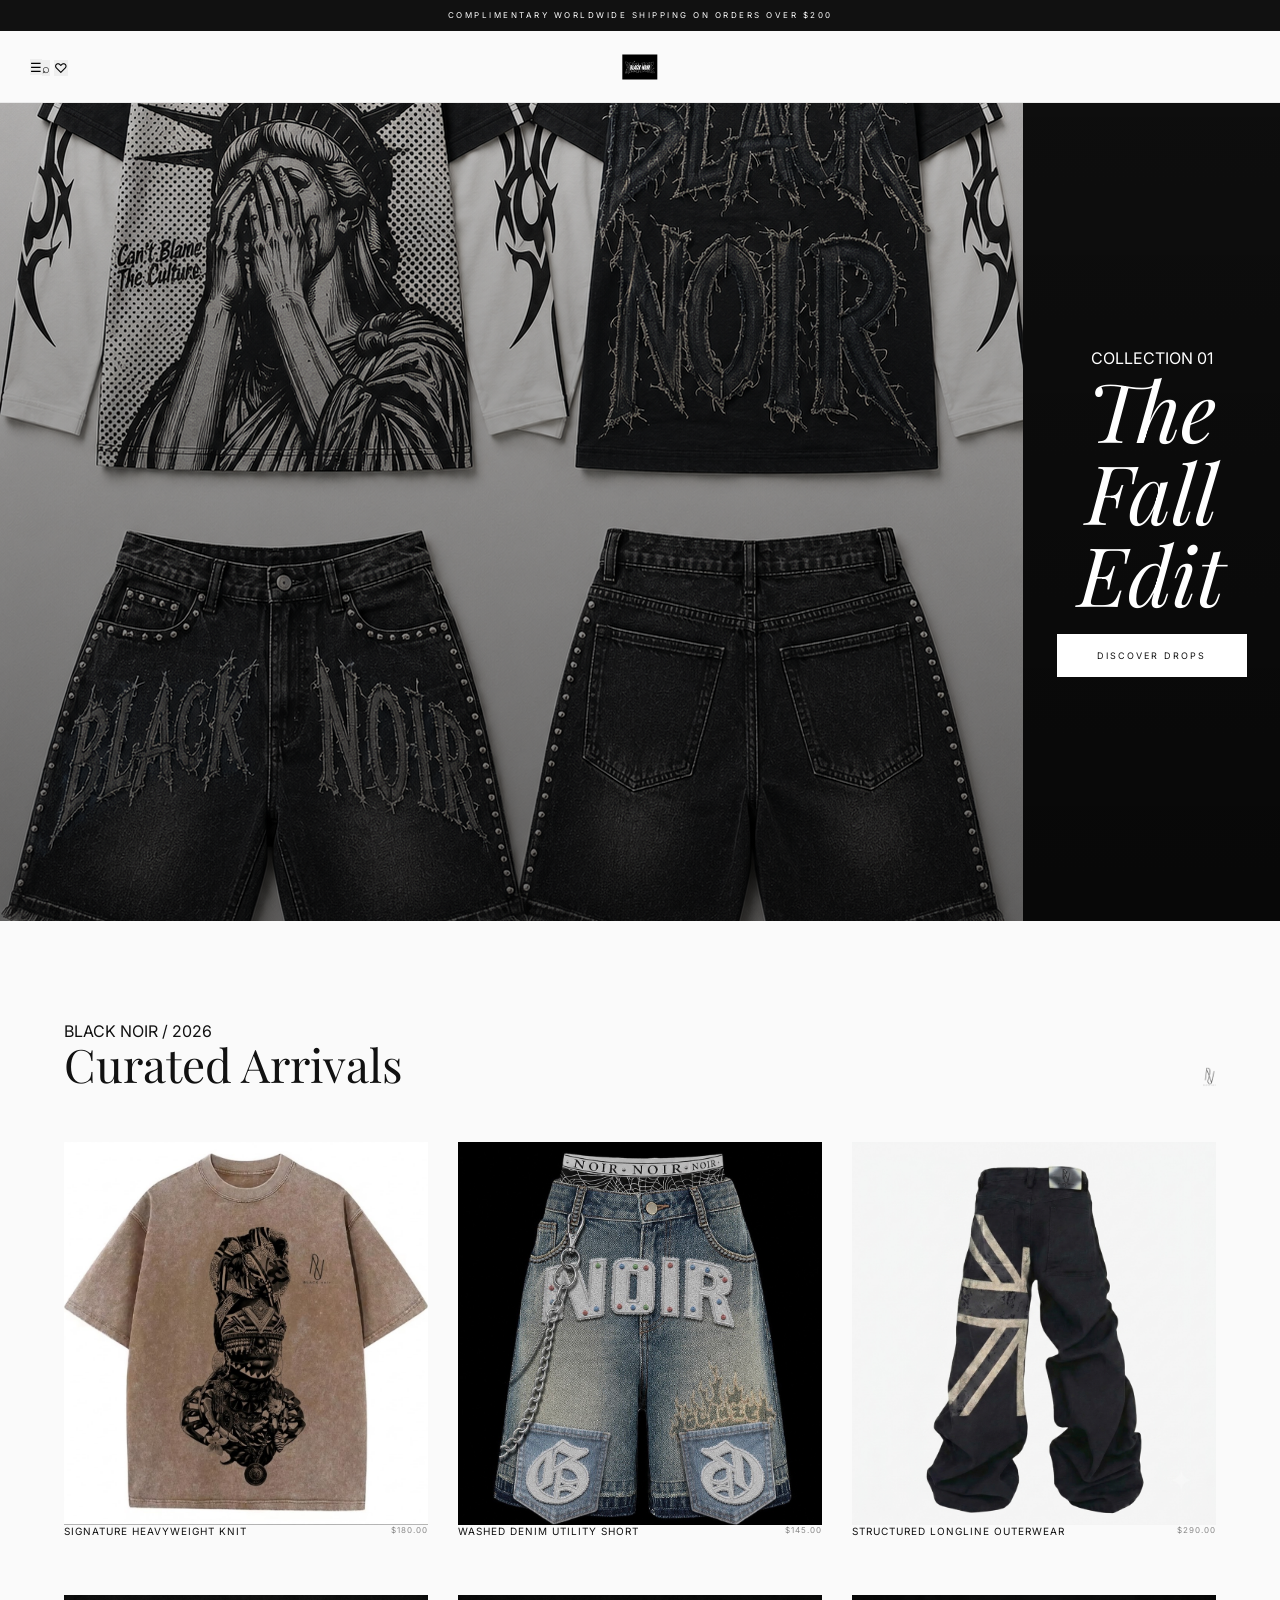
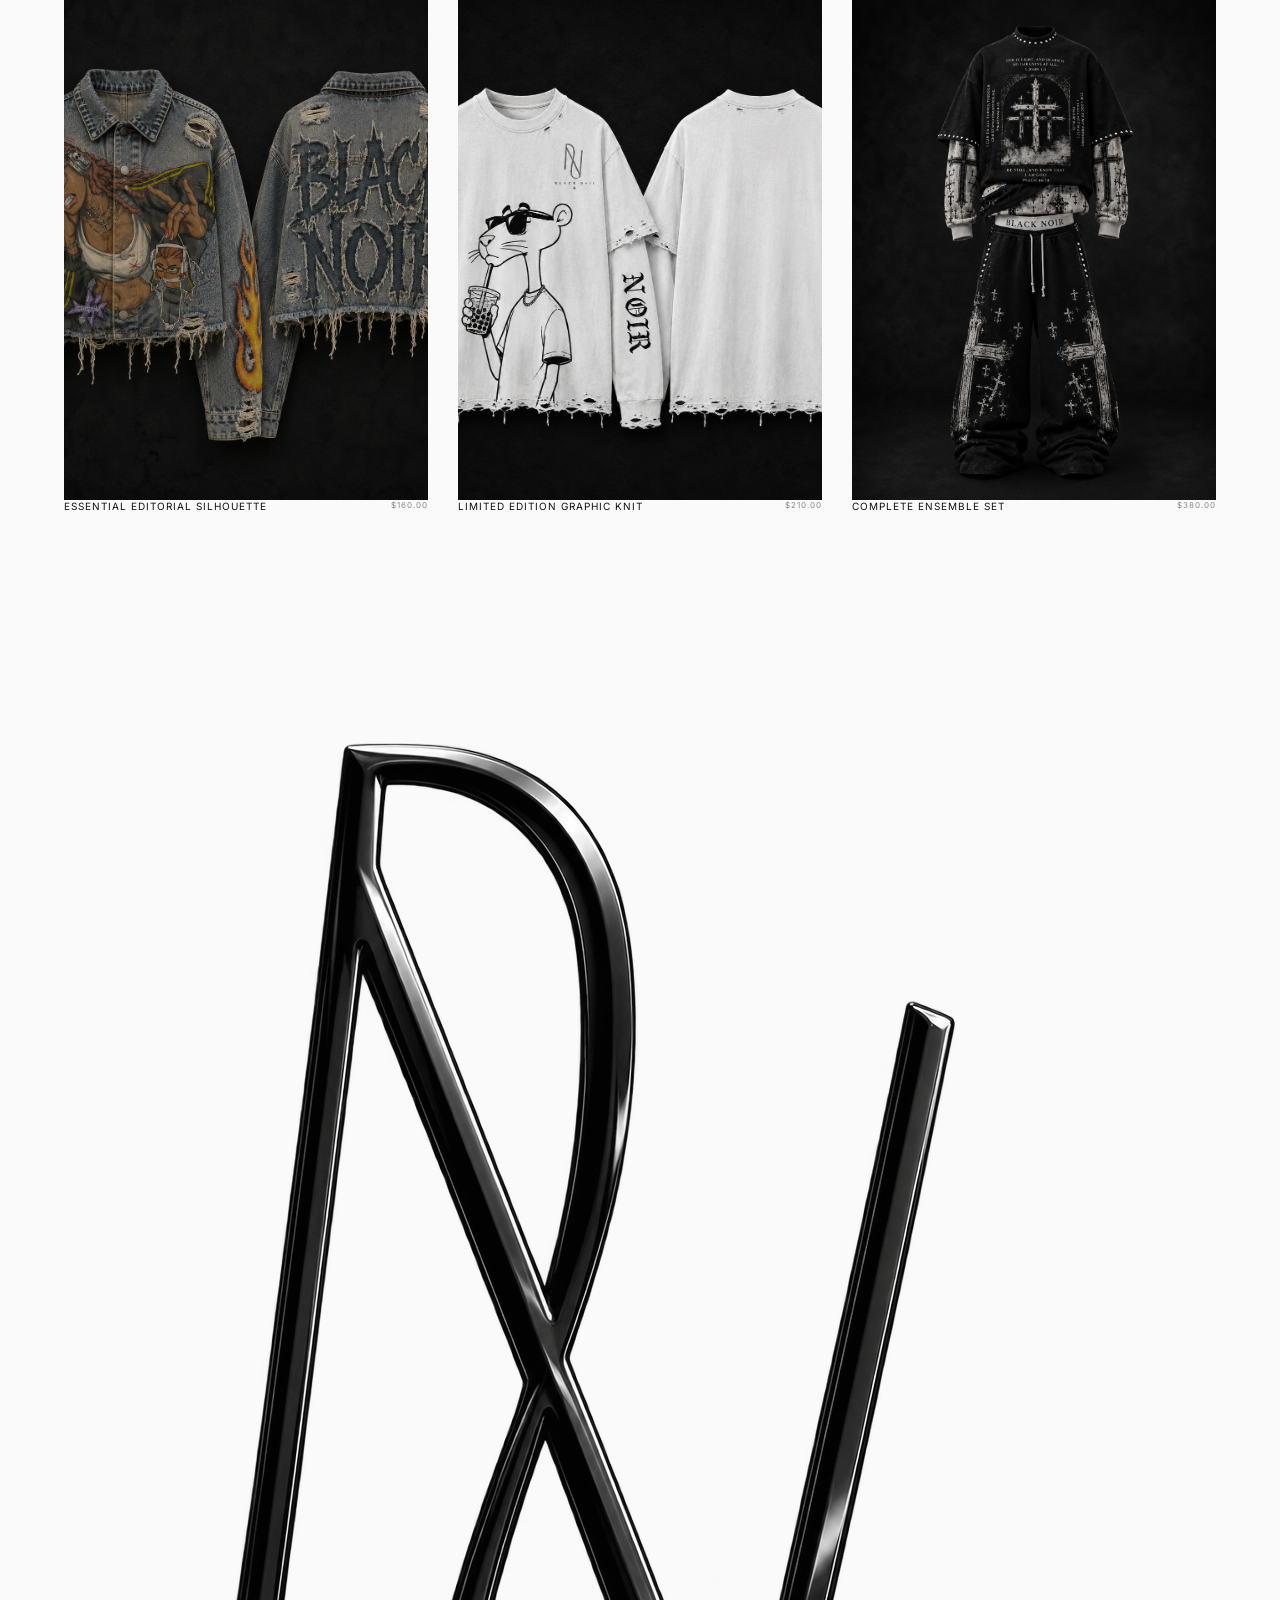
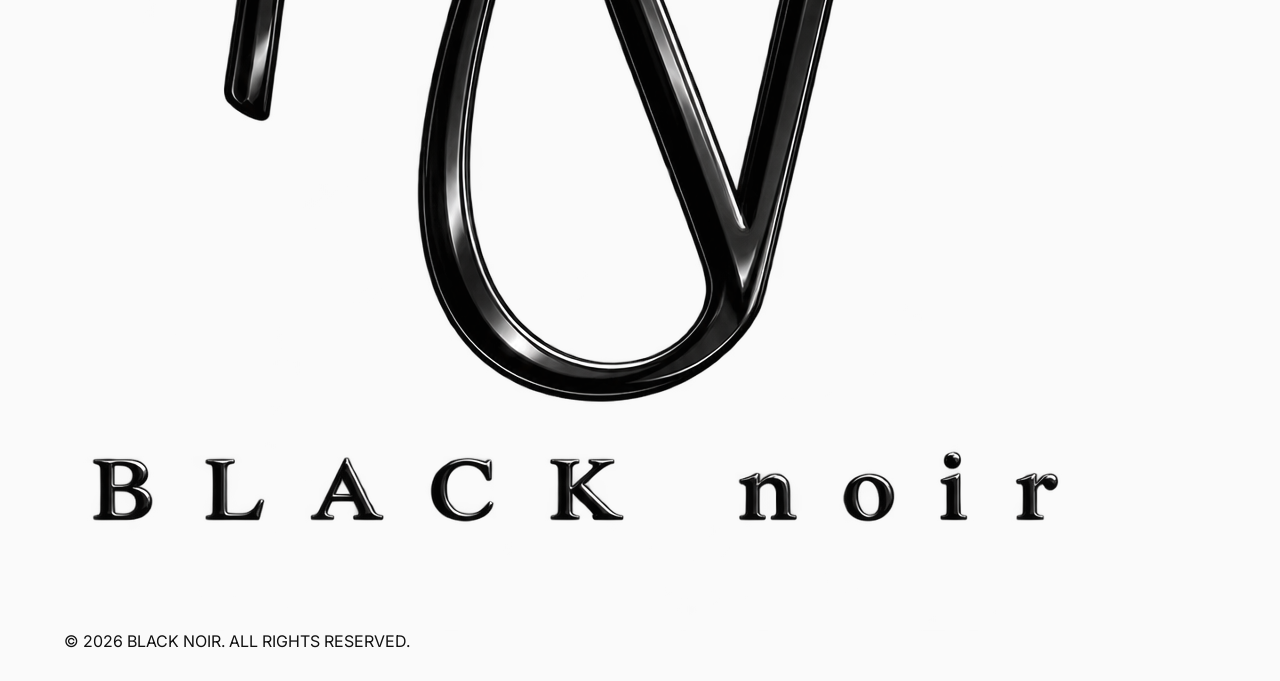
==== commit e778c790: "Fix image paths to match actual folder name with URL encoding" ====
--- a/index.html
+++ b/index.html
@@ -34,7 +34,7 @@
 
         <a href="./" class="logo-container">
             <img
-                src="./images/Logo.PNG"
+                src="./%E2%81%A0images/Logo.PNG"
                 alt="Black Noir"
                 class="brand-logo"
             >
@@ -59,7 +59,7 @@
     <section class="hero">
 
         <img
-            src="./images/Street.PNG"
+            src="./%E2%81%A0images/Street.PNG"
             alt="Black Noir Collection"
             class="hero-image"
         >
@@ -101,7 +101,7 @@
             </div>
 
             <img
-                src="./images/Trademark.PNG"
+                src="./%E2%81%A0images/Trademark.PNG"
                 alt="Black Noir Trademark"
                 class="trademark"
             >
@@ -119,7 +119,7 @@
                 <a href="#" class="product-image-container">
 
                     <img
-                        src="./images/Brown.JPG"
+                        src="./%E2%81%A0images/Brown.JPG"
                         alt="Signature Heavyweight Knit"
                         class="product-img"
                     >
@@ -147,7 +147,7 @@
                 <a href="#" class="product-image-container">
 
                     <img
-                        src="./images/Jeanshorts.JPG"
+                        src="./%E2%81%A0images/Jeanshorts.JPG"
                         alt="Washed Denim Utility Short"
                         class="product-img"
                     >
@@ -175,7 +175,7 @@
                 <a href="#" class="product-image-container">
 
                     <img
-                        src="./images/Long.PNG"
+                        src="./%E2%81%A0images/Long.PNG"
                         alt="Structured Longline Outerwear"
                         class="product-img"
                     >
@@ -203,7 +203,7 @@
                 <a href="#" class="product-image-container">
 
                     <img
-                        src="./images/Women.PNG"
+                        src="./%E2%81%A0images/Women.PNG"
                         alt="Essential Editorial Silhouette"
                         class="product-img"
                     >
@@ -231,7 +231,7 @@
                 <a href="#" class="product-image-container">
 
                     <img
-                        src="./images/Panther.PNG"
+                        src="./%E2%81%A0images/Panther.PNG"
                         alt="Limited Edition Graphic Knit"
                         class="product-img"
                     >
@@ -259,7 +259,7 @@
                 <a href="#" class="product-image-container">
 
                     <img
-                        src="./images/Full.PNG"
+                        src="./%E2%81%A0images/Full.PNG"
                         alt="Complete Ensemble Set"
                         class="product-img"
                     >
@@ -289,7 +289,7 @@
     <footer class="site-footer">
 
         <img
-            src="./images/Trademark.PNG"
+            src="./%E2%81%A0images/Trademark.PNG"
             alt="Black Noir"
             class="footer-trademark"
         >
@@ -302,4 +302,4 @@
 
 
 </body>
-</html>
+</html>
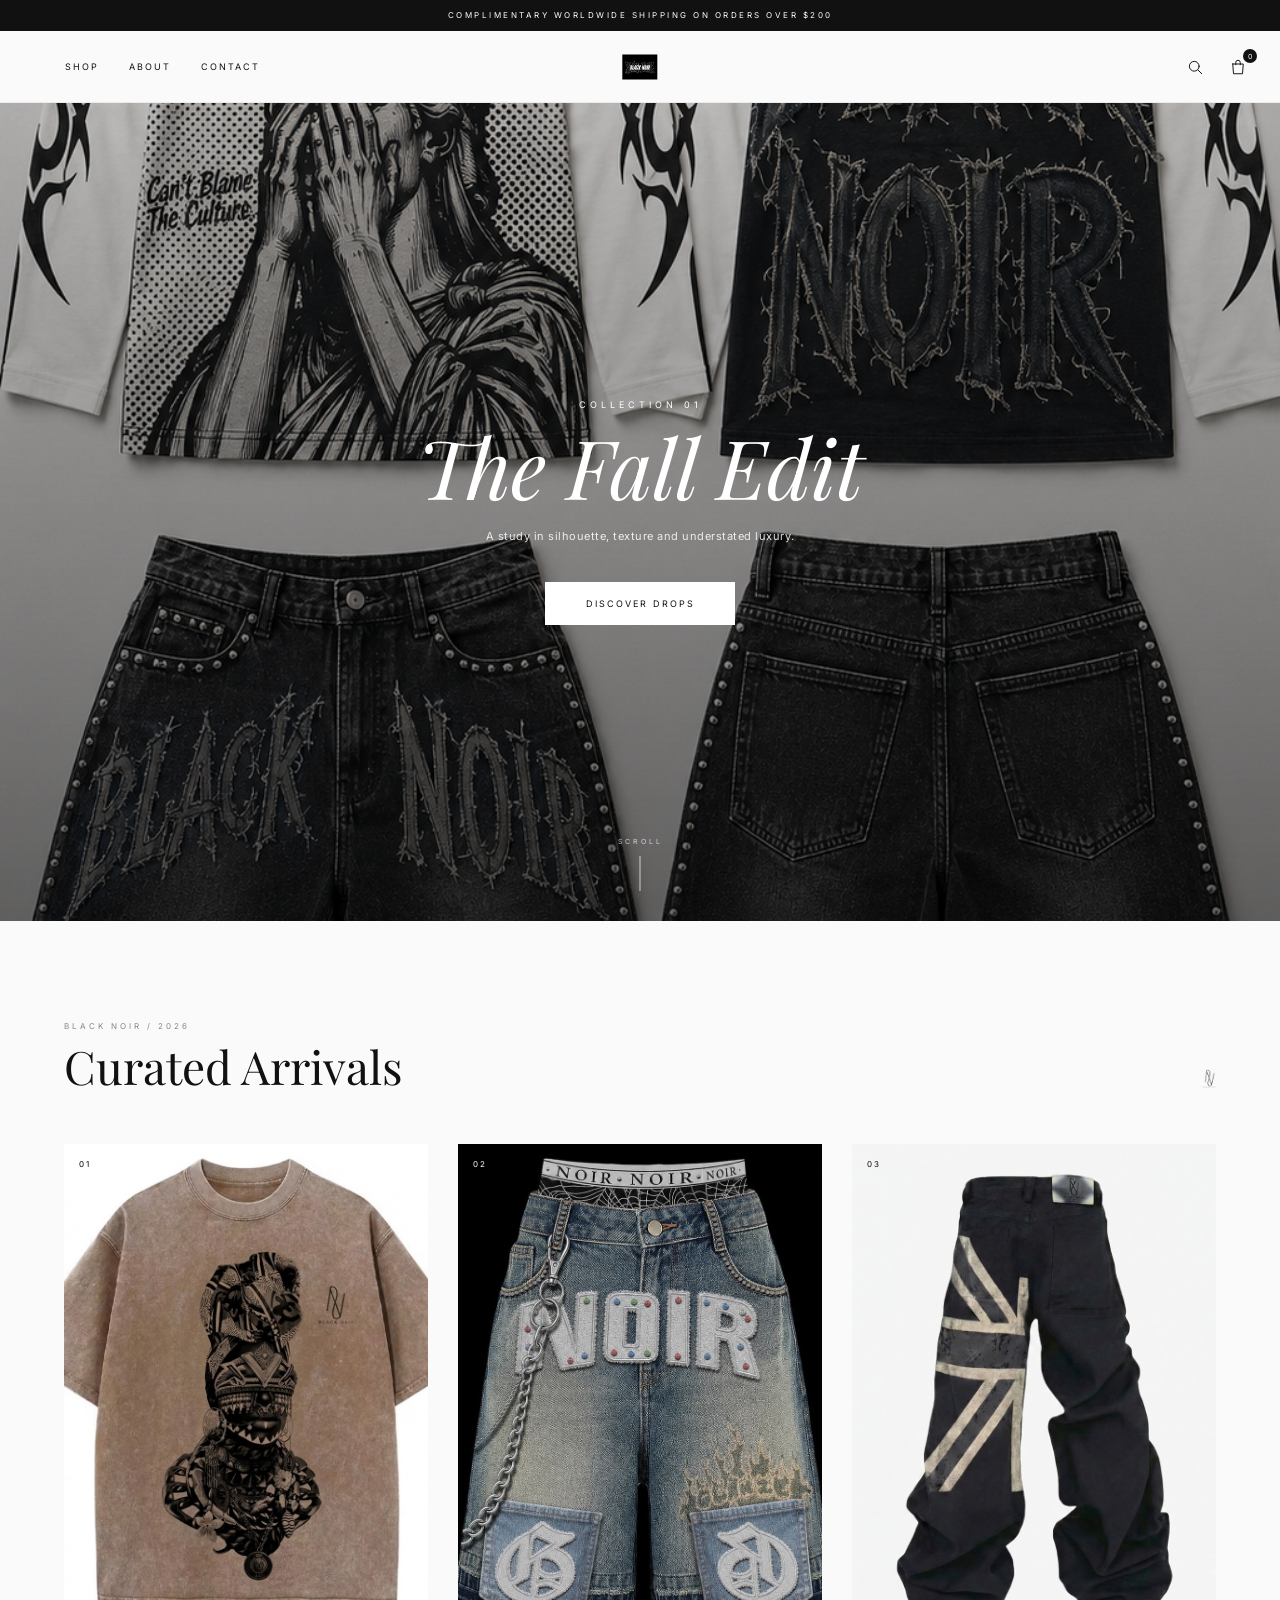
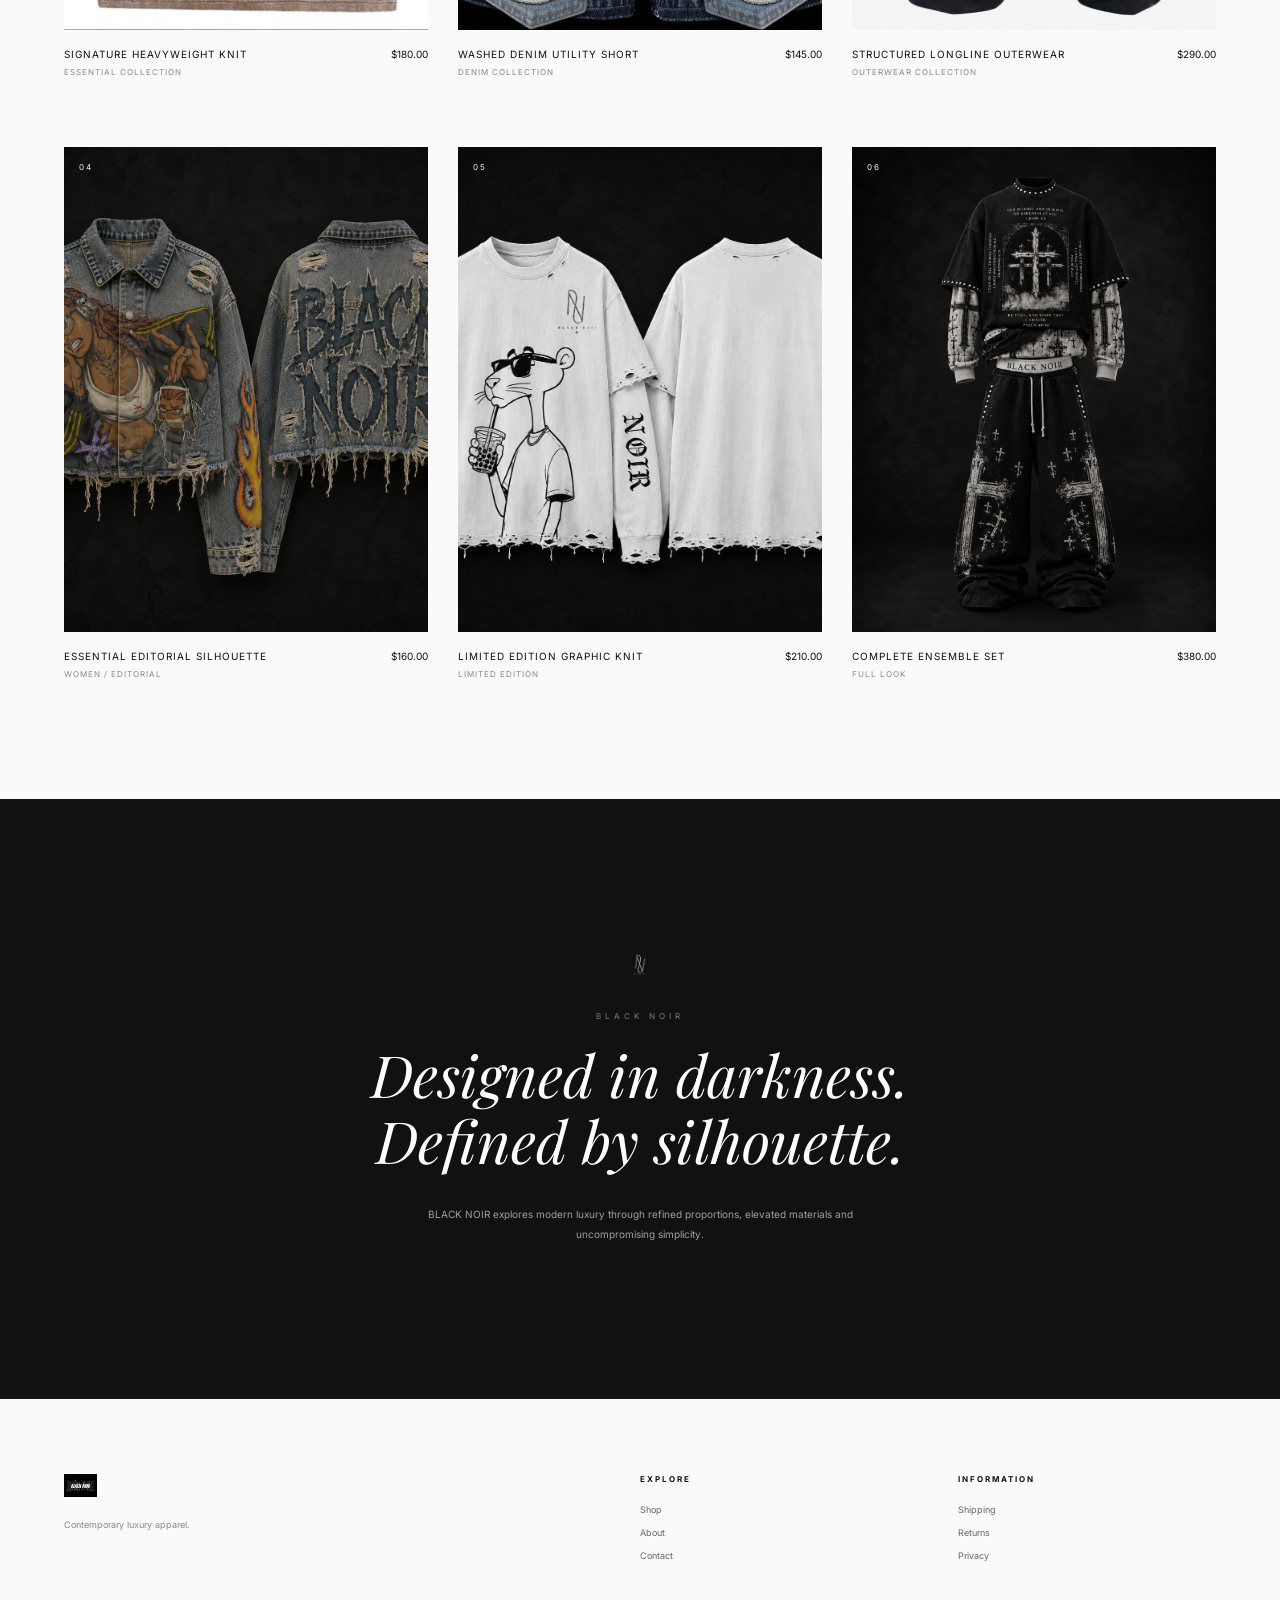
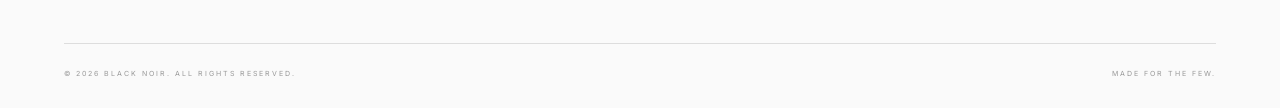
==== commit d8d1a62c: "Enhance SEO and accessibility in index.html Updated meta tags for SEO and improved accessibility fea" ====
--- a/index.html
+++ b/index.html
@@ -3,303 +3,359 @@
 <head>
     <meta charset="UTF-8">
     <meta name="viewport" content="width=device-width, initial-scale=1.0">
-
-    <title>Black Noir | Luxury Apparel</title>
-
+    <meta name="description" content="BLACK NOIR — Luxury Apparel">
+    <title>BLACK NOIR | Luxury Apparel</title>
+
+    <!-- Google Fonts -->
     <link rel="preconnect" href="https://fonts.googleapis.com">
     <link rel="preconnect" href="https://fonts.gstatic.com" crossorigin>
-
-    <link
-        href="https://fonts.googleapis.com/css2?family=Inter:wght@300;400;500&family=Playfair+Display:ital,wght@0,400;0,600;1,400&display=swap"
-        rel="stylesheet"
-    >
-
+    <link href="https://fonts.googleapis.com/css2?family=Inter:wght@300;400;500&family=Playfair+Display:ital,wght@0,400;0,500;0,600;1,400&display=swap" rel="stylesheet">
+
+    <!-- CSS -->
     <link rel="stylesheet" href="./style.css">
 </head>
-
 <body>
 
-    <!-- PROMO BAR -->
+    <!-- ================================
+         PROMO BAR
+    ================================= -->
     <div class="promo-bar">
         COMPLIMENTARY WORLDWIDE SHIPPING ON ORDERS OVER $200
     </div>
 
-
-    <!-- HEADER -->
+    <!-- ================================
+         HEADER
+    ================================= -->
     <header class="site-header">
-
-        <button class="menu-btn header-button" aria-label="Open menu">
-            ☰
+        <!-- Mobile Menu Trigger -->
+        <button class="menu-button" id="menuButton" type="button" aria-label="Open menu" aria-expanded="false" aria-controls="mobileMenu">
+            <span></span>
+            <span></span>
+            <span></span>
         </button>
 
-        <a href="./" class="logo-container">
-            <img
-                src="./%E2%81%A0images/Logo.PNG"
-                alt="Black Noir"
-                class="brand-logo"
-            >
+        <!-- Logo -->
+        <a href="#" class="logo-container" aria-label="Black Noir Home">
+            <img src="./%E2%81%A0images/Logo.PNG" alt="BLACK NOIR" class="brand-logo">
         </a>
 
-        <div class="header-icons">
-
-            <button class="header-button" aria-label="Search">
-                ⌕
+        <!-- Desktop Navigation -->
+        <nav class="desktop-nav">
+            <a href="#shop">SHOP</a>
+            <a href="#about">ABOUT</a>
+            <a href="#contact">CONTACT</a>
+        </nav>
+
+        <!-- Header Icons -->
+        <div class="header-actions">
+            <button class="header-action" id="searchButton" type="button" aria-label="Search" aria-expanded="false" aria-controls="searchPanel">
+                <svg viewBox="0 0 24 24" aria-hidden="true">
+                    <circle cx="11" cy="11" r="6.5"></circle>
+                    <path d="M16 16L21 21"></path>
+                </svg>
             </button>
 
-            <button class="header-button" aria-label="Shopping bag">
-                ♡
+            <button class="header-action cart-button" id="cartButton" type="button" aria-label="Shopping bag">
+                <svg viewBox="0 0 24 24" aria-hidden="true">
+                    <path d="M5 8h14l-1 13H6L5 8Z"></path>
+                    <path d="M9 9V6a3 3 0 0 1 6 0v3"></path>
+                </svg>
+                <span class="cart-count" id="cartCount">0</span>
             </button>
-
-        </div>
-
+        </div>
     </header>
 
-
-    <!-- HERO -->
-    <section class="hero">
-
-        <img
-            src="./%E2%81%A0images/Street.PNG"
-            alt="Black Noir Collection"
-            class="hero-image"
-        >
-
-        <div class="hero-overlay"></div>
-
-        <div class="hero-content">
-
-            <p class="subtitle">
-                COLLECTION 01
-            </p>
-
-            <h1 class="hero-title">
-                The Fall Edit
-            </h1>
-
-            <a href="#shop" class="btn-primary">
-                DISCOVER DROPS
-            </a>
-
-        </div>
-
-    </section>
-
-
-    <!-- SHOP -->
-    <main id="shop" class="product-section">
-
-        <div class="section-header">
-
-            <div>
-                <p class="collection-label">
-                    BLACK NOIR / 2026
+    <!-- ================================
+         MOBILE MENU
+    ================================= -->
+    <div class="mobile-menu" id="mobileMenu" aria-hidden="true">
+        <button class="mobile-menu-close" id="menuClose" type="button" aria-label="Close menu">
+            ×
+        </button>
+        <div class="mobile-menu-inner">
+            <p class="mobile-menu-label">BLACK NOIR</p>
+            <a href="#shop">SHOP</a>
+            <a href="#about">ABOUT</a>
+            <a href="#contact">CONTACT</a>
+            <div class="mobile-menu-divider"></div>
+            <p>WORLDWIDE SHIPPING</p>
+            <p>SECURE CHECKOUT</p>
+        </div>
+    </div>
+
+    <!-- ================================
+         SEARCH PANEL
+    ================================= -->
+    <div class="search-panel" id="searchPanel" aria-hidden="true">
+        <div class="search-inner">
+            <button class="search-close" id="searchClose" type="button" aria-label="Close search">
+                ×
+            </button>
+            <p>SEARCH BLACK NOIR</p>
+            <input type="search" id="searchInput" placeholder="Search collection...">
+        </div>
+    </div>
+
+    <!-- ================================
+         MAIN CONTENT
+    ================================= -->
+    <main>
+        <!-- HERO -->
+        <section class="hero">
+            <div class="hero-background" style="background-image: url('./%E2%81%A0images/Street.PNG');"></div>
+            <div class="hero-overlay"></div>
+            <div class="hero-content">
+                <p class="hero-eyebrow">COLLECTION 01</p>
+                <h1 class="hero-title">The Fall Edit</h1>
+                <p class="hero-description">A study in silhouette, texture and understated luxury.</p>
+                <a href="#shop" class="btn-primary">DISCOVER DROPS</a>
+            </div>
+            <div class="hero-scroll">
+                <span>SCROLL</span>
+                <div></div>
+            </div>
+        </section>
+
+        <!-- PRODUCT SECTION -->
+        <section class="product-section" id="shop">
+            <div class="section-header">
+                <div>
+                    <p class="section-eyebrow">BLACK NOIR / 2026</p>
+                    <h2>Curated Arrivals</h2>
+                </div>
+                <img src="./%E2%81%A0images/Trademark.PNG" alt="BLACK NOIR Trademark" class="trademark">
+            </div>
+
+            <div class="product-grid">
+                <!-- PRODUCT 1 -->
+                <article class="product-card" data-name="Signature Heavyweight Knit">
+                    <div class="product-image-container">
+                        <span class="product-number">01</span>
+                        <img src="./%E2%81%A0images/Brown.JPG" alt="Signature Heavyweight Knit" class="product-img">
+                        <button class="quick-add" type="button" data-product="Signature Heavyweight Knit">ADD TO BAG</button>
+                    </div>
+                    <div class="product-info">
+                        <div>
+                            <h3>Signature Heavyweight Knit</h3>
+                            <p>Essential Collection</p>
+                        </div>
+                        <span class="product-price">$180.00</span>
+                    </div>
+                </article>
+
+                <!-- PRODUCT 2 -->
+                <article class="product-card" data-name="Washed Denim Utility Short">
+                    <div class="product-image-container">
+                        <span class="product-number">02</span>
+                        <img src="./%E2%81%A0images/Jeanshorts.JPG" alt="Washed Denim Utility Short" class="product-img">
+                        <button class="quick-add" type="button" data-product="Washed Denim Utility Short">ADD TO BAG</button>
+                    </div>
+                    <div class="product-info">
+                        <div>
+                            <h3>Washed Denim Utility Short</h3>
+                            <p>Denim Collection</p>
+                        </div>
+                        <span class="product-price">$145.00</span>
+                    </div>
+                </article>
+
+                <!-- PRODUCT 3 -->
+                <article class="product-card" data-name="Structured Longline Outerwear">
+                    <div class="product-image-container">
+                        <span class="product-number">03</span>
+                        <img src="./%E2%81%A0images/Long.PNG" alt="Structured Longline Outerwear" class="product-img">
+                        <button class="quick-add" type="button" data-product="Structured Longline Outerwear">ADD TO BAG</button>
+                    </div>
+                    <div class="product-info">
+                        <div>
+                            <h3>Structured Longline Outerwear</h3>
+                            <p>Outerwear Collection</p>
+                        </div>
+                        <span class="product-price">$290.00</span>
+                    </div>
+                </article>
+
+                <!-- PRODUCT 4 -->
+                <article class="product-card" data-name="Essential Editorial Silhouette">
+                    <div class="product-image-container">
+                        <span class="product-number">04</span>
+                        <img src="./%E2%81%A0images/Women.PNG" alt="Essential Editorial Silhouette" class="product-img">
+                        <button class="quick-add" type="button" data-product="Essential Editorial Silhouette">ADD TO BAG</button>
+                    </div>
+                    <div class="product-info">
+                        <div>
+                            <h3>Essential Editorial Silhouette</h3>
+                            <p>Women / Editorial</p>
+                        </div>
+                        <span class="product-price">$160.00</span>
+                    </div>
+                </article>
+
+                <!-- PRODUCT 5 -->
+                <article class="product-card" data-name="Limited Edition Graphic Knit">
+                    <div class="product-image-container">
+                        <span class="product-number">05</span>
+                        <img src="./%E2%81%A0images/Panther.PNG" alt="Limited Edition Graphic Knit" class="product-img">
+                        <button class="quick-add" type="button" data-product="Limited Edition Graphic Knit">ADD TO BAG</button>
+                    </div>
+                    <div class="product-info">
+                        <div>
+                            <h3>Limited Edition Graphic Knit</h3>
+                            <p>Limited Edition</p>
+                        </div>
+                        <span class="product-price">$210.00</span>
+                    </div>
+                </article>
+
+                <!-- PRODUCT 6 -->
+                <article class="product-card" data-name="Complete Ensemble Set">
+                    <div class="product-image-container">
+                        <span class="product-number">06</span>
+                        <img src="./%E2%81%A0images/Full.PNG" alt="Complete Ensemble Set" class="product-img">
+                        <button class="quick-add" type="button" data-product="Complete Ensemble Set">ADD TO BAG</button>
+                    </div>
+                    <div class="product-info">
+                        <div>
+                            <h3>Complete Ensemble Set</h3>
+                            <p>Full Look</p>
+                        </div>
+                        <span class="product-price">$380.00</span>
+                    </div>
+                </article>
+            </div>
+        </section>
+
+        <!-- ABOUT -->
+        <section class="brand-section" id="about">
+            <div class="brand-section-inner">
+                <img src="./%E2%81%A0images/Trademark.PNG" alt="BLACK NOIR" class="brand-trademark">
+                <p class="brand-eyebrow">BLACK NOIR</p>
+                <h2>Designed in darkness.<br>Defined by silhouette.</h2>
+                <p class="brand-copy">
+                    BLACK NOIR explores modern luxury through refined proportions, elevated materials and uncompromising simplicity.
                 </p>
-
-                <h2>
-                    Curated Arrivals
-                </h2>
-            </div>
-
-            <img
-                src="./%E2%81%A0images/Trademark.PNG"
-                alt="Black Noir Trademark"
-                class="trademark"
-            >
-
-        </div>
-
-
-        <!-- PRODUCTS -->
-        <div class="product-grid">
-
-
-            <!-- PRODUCT 1 -->
-            <article class="product-card">
-
-                <a href="#" class="product-image-container">
-
-                    <img
-                        src="./%E2%81%A0images/Brown.JPG"
-                        alt="Signature Heavyweight Knit"
-                        class="product-img"
-                    >
-
-                </a>
-
-                <div class="product-info">
-
-                    <h3 class="product-name">
-                        Signature Heavyweight Knit
-                    </h3>
-
-                    <p class="product-price">
-                        $180.00
-                    </p>
-
-                </div>
-
-            </article>
-
-
-            <!-- PRODUCT 2 -->
-            <article class="product-card">
-
-                <a href="#" class="product-image-container">
-
-                    <img
-                        src="./%E2%81%A0images/Jeanshorts.JPG"
-                        alt="Washed Denim Utility Short"
-                        class="product-img"
-                    >
-
-                </a>
-
-                <div class="product-info">
-
-                    <h3 class="product-name">
-                        Washed Denim Utility Short
-                    </h3>
-
-                    <p class="product-price">
-                        $145.00
-                    </p>
-
-                </div>
-
-            </article>
-
-
-            <!-- PRODUCT 3 -->
-            <article class="product-card">
-
-                <a href="#" class="product-image-container">
-
-                    <img
-                        src="./%E2%81%A0images/Long.PNG"
-                        alt="Structured Longline Outerwear"
-                        class="product-img"
-                    >
-
-                </a>
-
-                <div class="product-info">
-
-                    <h3 class="product-name">
-                        Structured Longline Outerwear
-                    </h3>
-
-                    <p class="product-price">
-                        $290.00
-                    </p>
-
-                </div>
-
-            </article>
-
-
-            <!-- PRODUCT 4 -->
-            <article class="product-card">
-
-                <a href="#" class="product-image-container">
-
-                    <img
-                        src="./%E2%81%A0images/Women.PNG"
-                        alt="Essential Editorial Silhouette"
-                        class="product-img"
-                    >
-
-                </a>
-
-                <div class="product-info">
-
-                    <h3 class="product-name">
-                        Essential Editorial Silhouette
-                    </h3>
-
-                    <p class="product-price">
-                        $160.00
-                    </p>
-
-                </div>
-
-            </article>
-
-
-            <!-- PRODUCT 5 -->
-            <article class="product-card">
-
-                <a href="#" class="product-image-container">
-
-                    <img
-                        src="./%E2%81%A0images/Panther.PNG"
-                        alt="Limited Edition Graphic Knit"
-                        class="product-img"
-                    >
-
-                </a>
-
-                <div class="product-info">
-
-                    <h3 class="product-name">
-                        Limited Edition Graphic Knit
-                    </h3>
-
-                    <p class="product-price">
-                        $210.00
-                    </p>
-
-                </div>
-
-            </article>
-
-
-            <!-- PRODUCT 6 -->
-            <article class="product-card">
-
-                <a href="#" class="product-image-container">
-
-                    <img
-                        src="./%E2%81%A0images/Full.PNG"
-                        alt="Complete Ensemble Set"
-                        class="product-img"
-                    >
-
-                </a>
-
-                <div class="product-info">
-
-                    <h3 class="product-name">
-                        Complete Ensemble Set
-                    </h3>
-
-                    <p class="product-price">
-                        $380.00
-                    </p>
-
-                </div>
-
-            </article>
-
-        </div>
-
+            </div>
+        </section>
     </main>
 
-
-    <!-- FOOTER -->
-    <footer class="site-footer">
-
-        <img
-            src="./%E2%81%A0images/Trademark.PNG"
-            alt="Black Noir"
-            class="footer-trademark"
-        >
-
-        <p>
-            © 2026 BLACK NOIR. ALL RIGHTS RESERVED.
-        </p>
-
+    <!-- ================================
+         FOOTER
+    ================================= -->
+    <footer class="site-footer" id="contact">
+        <div class="footer-grid">
+            <div class="footer-column">
+                <img src="./%E2%81%A0images/Logo.PNG" alt="BLACK NOIR" class="footer-logo">
+                <p>Contemporary luxury apparel.</p>
+            </div>
+            <div class="footer-column">
+                <h3>EXPLORE</h3>
+                <a href="#shop">Shop</a>
+                <a href="#about">About</a>
+                <a href="#contact">Contact</a>
+            </div>
+            <div class="footer-column">
+                <h3>INFORMATION</h3>
+                <a href="#">Shipping</a>
+                <a href="#">Returns</a>
+                <a href="#">Privacy</a>
+            </div>
+        </div>
+        <div class="footer-bottom">
+            <p>© 2026 BLACK NOIR. ALL RIGHTS RESERVED.</p>
+            <p>MADE FOR THE FEW.</p>
+        </div>
     </footer>
 
-
+    <!-- ================================
+         JAVASCRIPT
+    ================================= -->
+    <script>
+        const menuButton = document.getElementById("menuButton");
+        const menuClose = document.getElementById("menuClose");
+        const mobileMenu = document.getElementById("mobileMenu");
+
+        const searchButton = document.getElementById("searchButton");
+        const searchClose = document.getElementById("searchClose");
+        const searchPanel = document.getElementById("searchPanel");
+        const searchInput = document.getElementById("searchInput");
+
+        let cartItems = 0;
+        const cartCount = document.getElementById("cartCount");
+
+        // Mobile Menu Toggle
+        function openMenu() {
+            mobileMenu.classList.add("active");
+            mobileMenu.setAttribute("aria-hidden", "false");
+            menuButton.setAttribute("aria-expanded", "true");
+            document.body.classList.add("no-scroll");
+        }
+
+        function closeMenu() {
+            mobileMenu.classList.remove("active");
+            mobileMenu.setAttribute("aria-hidden", "true");
+            menuButton.setAttribute("aria-expanded", "false");
+            document.body.classList.remove("no-scroll");
+        }
+
+        menuButton.addEventListener("click", openMenu);
+        menuClose.addEventListener("click", closeMenu);
+
+        document.querySelectorAll(".mobile-menu a").forEach(link => {
+            link.addEventListener("click", closeMenu);
+        });
+
+        // Search Panel Toggle
+        function openSearch() {
+            searchPanel.classList.add("active");
+            searchPanel.setAttribute("aria-hidden", "false");
+            searchButton.setAttribute("aria-expanded", "true");
+            document.body.classList.add("no-scroll");
+            setTimeout(() => searchInput.focus(), 300);
+        }
+
+        function closeSearch() {
+            searchPanel.classList.remove("active");
+            searchPanel.setAttribute("aria-hidden", "true");
+            searchButton.setAttribute("aria-expanded", "false");
+            document.body.classList.remove("no-scroll");
+        }
+
+        searchButton.addEventListener("click", openSearch);
+        searchClose.addEventListener("click", closeSearch);
+
+        // Search input form submission behavior
+        searchInput.addEventListener("keydown", (event) => {
+            if (event.key === "Enter") {
+                event.preventDefault();
+                alert(`Searching collection for: "${searchInput.value}"`);
+                closeSearch();
+            }
+        });
+
+        // Quick Add to Bag Logic
+        document.querySelectorAll(".quick-add").forEach(button => {
+            button.addEventListener("click", function () {
+                cartItems++;
+                cartCount.textContent = cartItems;
+                
+                const originalText = button.textContent;
+                button.textContent = "ADDED";
+                button.classList.add("added");
+
+                setTimeout(() => {
+                    button.textContent = originalText;
+                    button.classList.remove("added");
+                }, 1200);
+            });
+        });
+
+        // Global ESC key listener
+        document.addEventListener("keydown", function (event) {
+            if (event.key === "Escape") {
+                closeMenu();
+                closeSearch();
+            }
+        });
+    </script>
 </body>
-</html>+</html>
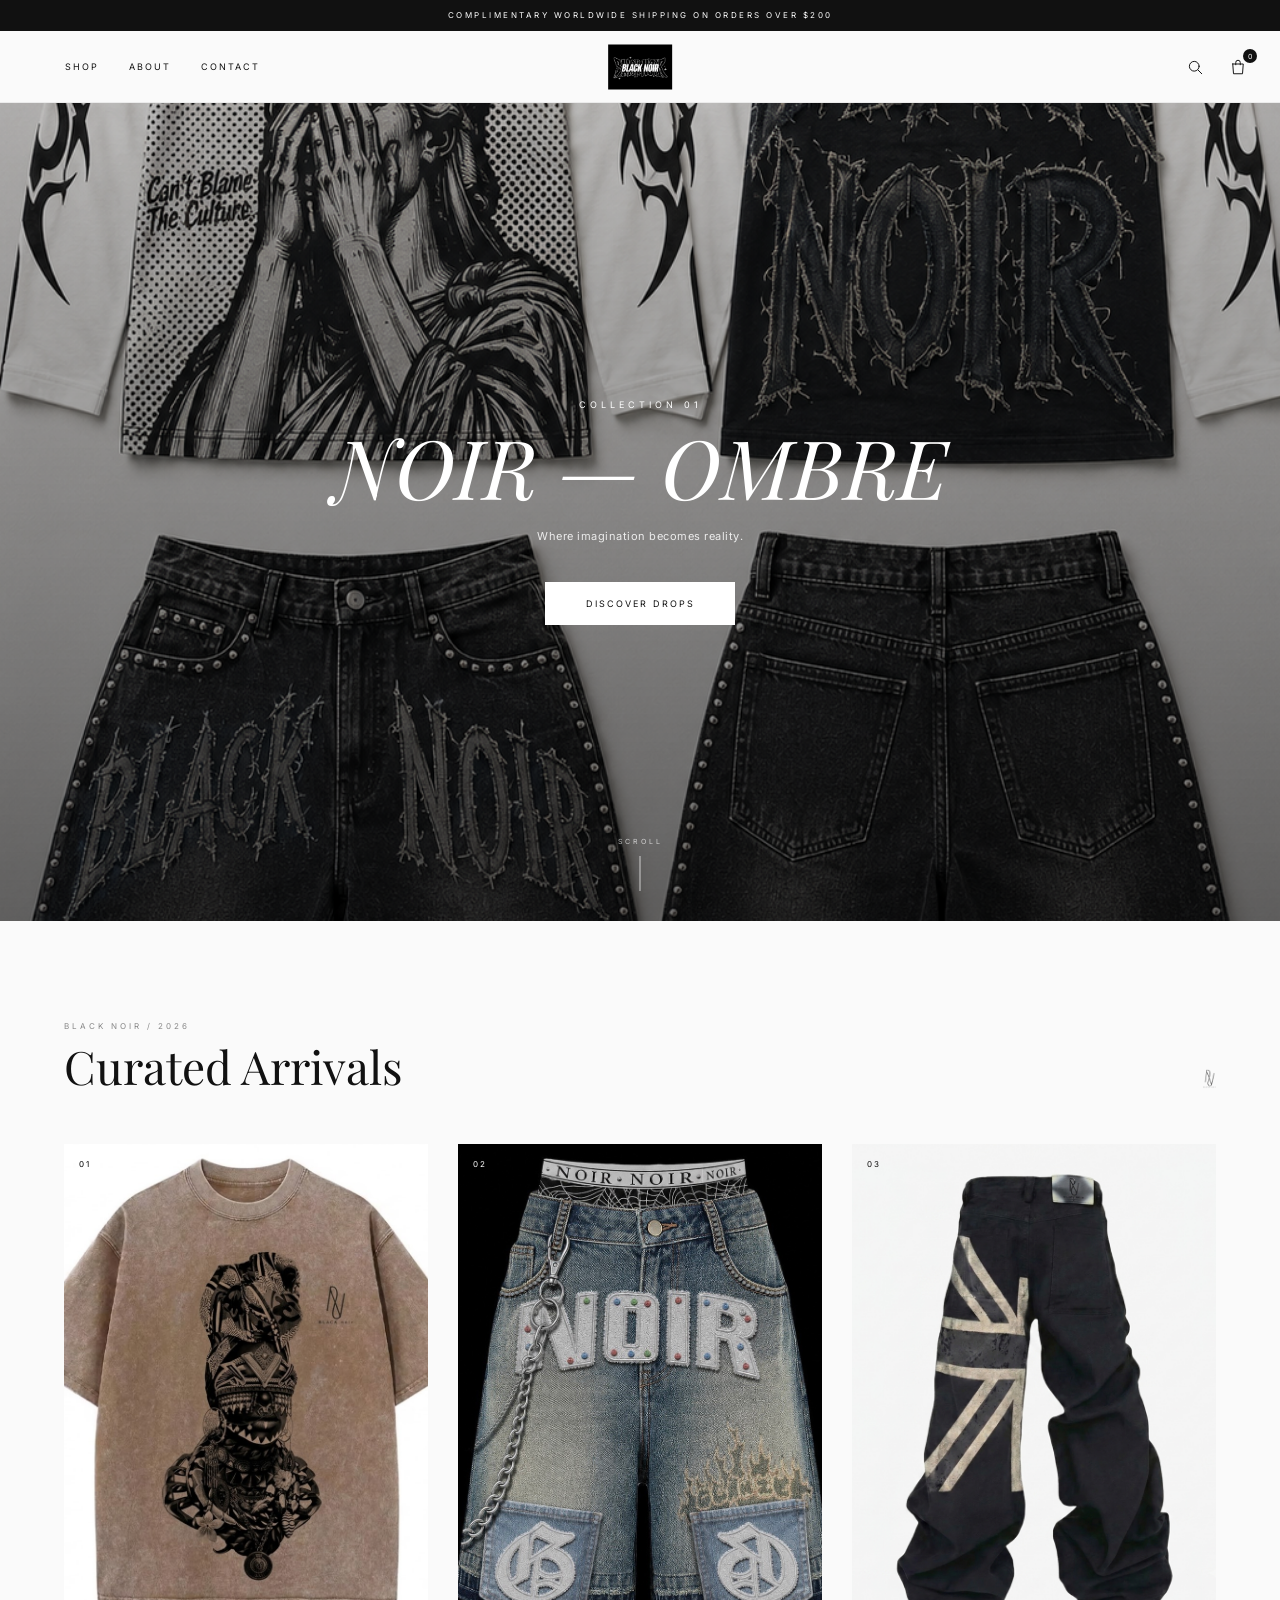
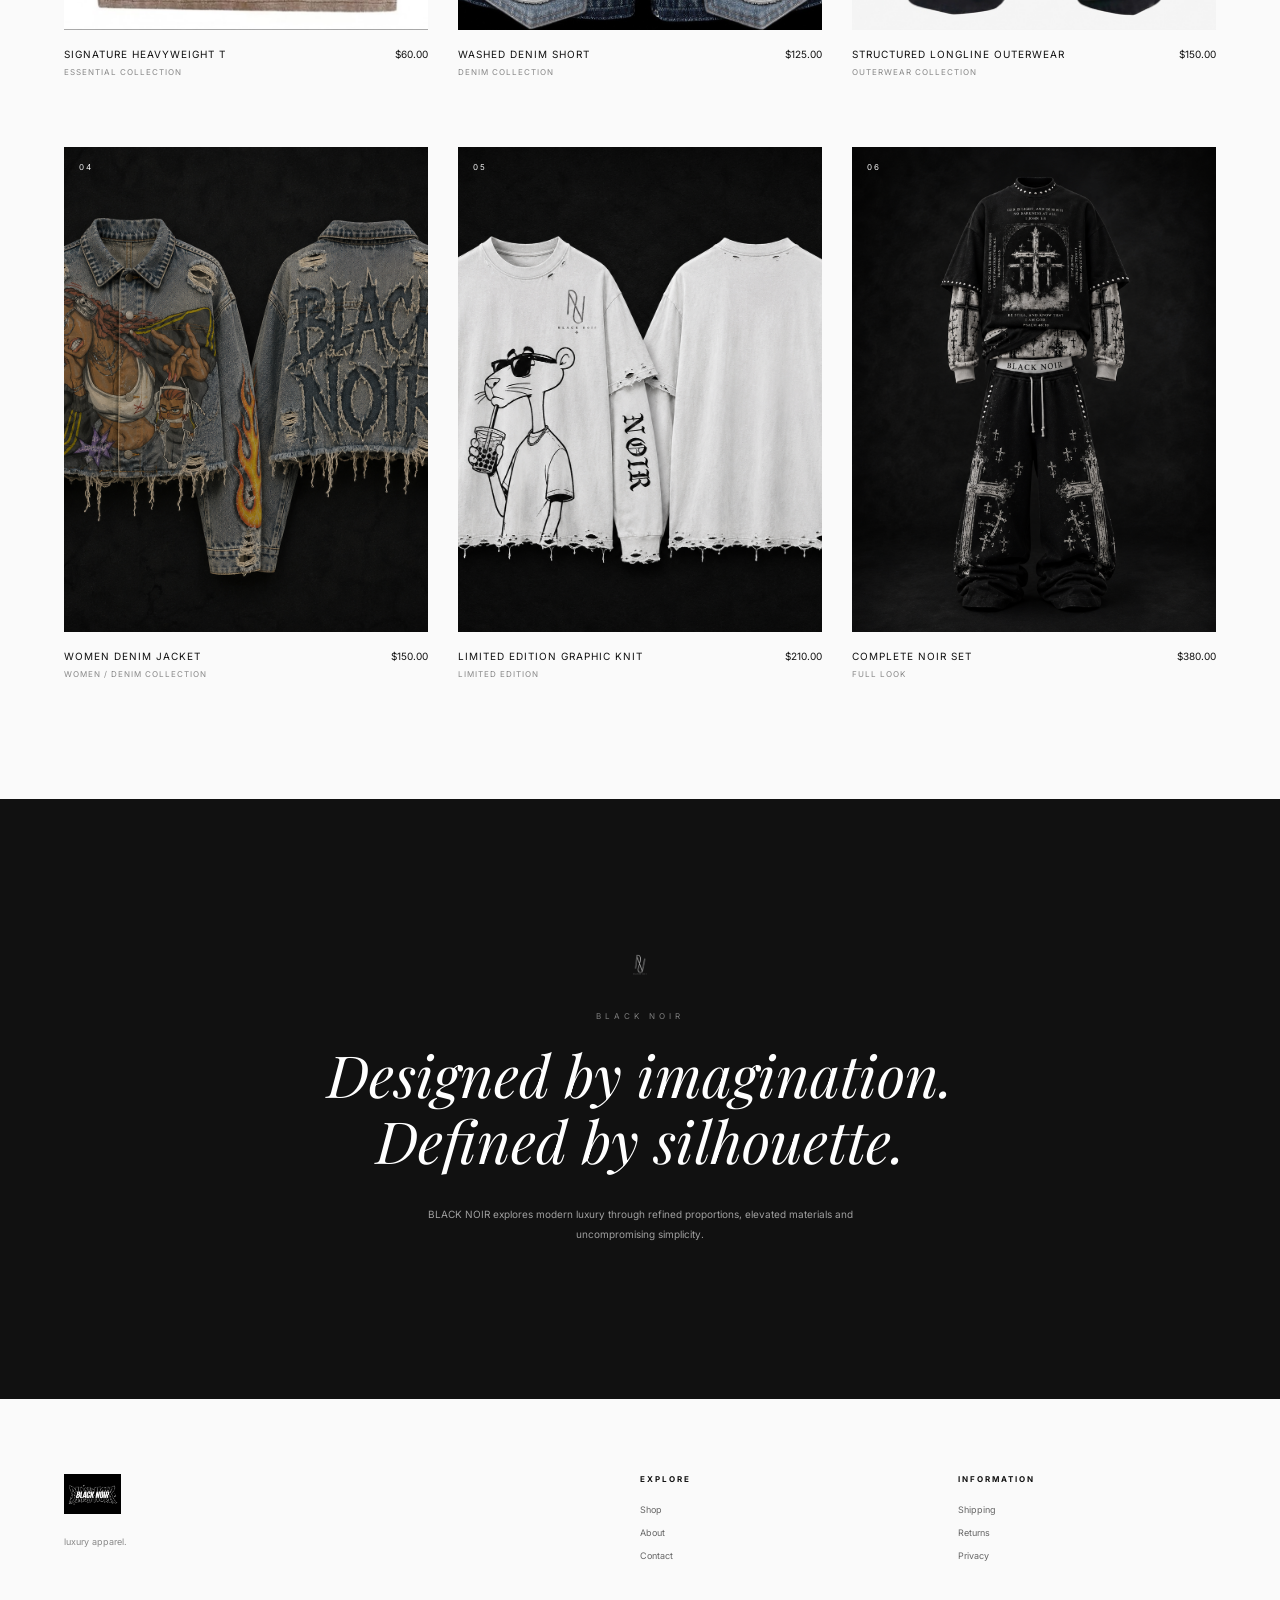
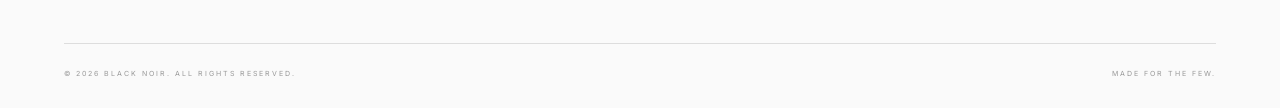
==== commit d98b0d06: "Revise product details and footer text Updated product titles and descriptions for better alignment " ====
--- a/index.html
+++ b/index.html
@@ -106,8 +106,8 @@
             <div class="hero-overlay"></div>
             <div class="hero-content">
                 <p class="hero-eyebrow">COLLECTION 01</p>
-                <h1 class="hero-title">The Fall Edit</h1>
-                <p class="hero-description">A study in silhouette, texture and understated luxury.</p>
+                <h1 class="hero-title">NOIR — OMBRE</h1>
+                <p class="hero-description">Where imagination becomes reality.</p>
                 <a href="#shop" class="btn-primary">DISCOVER DROPS</a>
             </div>
             <div class="hero-scroll">
@@ -136,10 +136,10 @@
                     </div>
                     <div class="product-info">
                         <div>
-                            <h3>Signature Heavyweight Knit</h3>
+                            <h3>Signature Heavyweight T</h3>
                             <p>Essential Collection</p>
                         </div>
-                        <span class="product-price">$180.00</span>
+                        <span class="product-price">$60.00</span>
                     </div>
                 </article>
 
@@ -152,10 +152,10 @@
                     </div>
                     <div class="product-info">
                         <div>
-                            <h3>Washed Denim Utility Short</h3>
+                            <h3>Washed Denim Short</h3>
                             <p>Denim Collection</p>
                         </div>
-                        <span class="product-price">$145.00</span>
+                        <span class="product-price">$125.00</span>
                     </div>
                 </article>
 
@@ -171,7 +171,7 @@
                             <h3>Structured Longline Outerwear</h3>
                             <p>Outerwear Collection</p>
                         </div>
-                        <span class="product-price">$290.00</span>
+                        <span class="product-price">$150.00</span>
                     </div>
                 </article>
 
@@ -184,10 +184,10 @@
                     </div>
                     <div class="product-info">
                         <div>
-                            <h3>Essential Editorial Silhouette</h3>
-                            <p>Women / Editorial</p>
-                        </div>
-                        <span class="product-price">$160.00</span>
+                            <h3>Women Denim Jacket</h3>
+                            <p>Women / Denim Collection</p>
+                        </div>
+                        <span class="product-price">$150.00</span>
                     </div>
                 </article>
 
@@ -216,7 +216,7 @@
                     </div>
                     <div class="product-info">
                         <div>
-                            <h3>Complete Ensemble Set</h3>
+                            <h3>Complete Noir Set</h3>
                             <p>Full Look</p>
                         </div>
                         <span class="product-price">$380.00</span>
@@ -230,7 +230,7 @@
             <div class="brand-section-inner">
                 <img src="./%E2%81%A0images/Trademark.PNG" alt="BLACK NOIR" class="brand-trademark">
                 <p class="brand-eyebrow">BLACK NOIR</p>
-                <h2>Designed in darkness.<br>Defined by silhouette.</h2>
+                <h2>Designed by imagination.<br>Defined by silhouette.</h2>
                 <p class="brand-copy">
                     BLACK NOIR explores modern luxury through refined proportions, elevated materials and uncompromising simplicity.
                 </p>
@@ -245,7 +245,7 @@
         <div class="footer-grid">
             <div class="footer-column">
                 <img src="./%E2%81%A0images/Logo.PNG" alt="BLACK NOIR" class="footer-logo">
-                <p>Contemporary luxury apparel.</p>
+                <p>luxury apparel.</p>
             </div>
             <div class="footer-column">
                 <h3>EXPLORE</h3>
--- a/style.css
+++ b/style.css
@@ -136,7 +136,7 @@
 
 .brand-logo {
     width: auto;
-    height: 25px;
+    height: 45px;
 
     object-fit: contain;
 }
@@ -418,9 +418,8 @@
 .hero-background {
     position: absolute;
     inset: 0;
-
-    background-image: url("./images/Street.PNG");
-
+    
+    /* Background image is now set inline in HTML to preserve the invisible string */
     background-size: cover;
     background-position: center center;
 
@@ -430,15 +429,12 @@
 }
 
 @keyframes heroZoom {
-
     from {
         transform: scale(1.08);
     }
-
     to {
         transform: scale(1);
     }
-
 }
 
 .hero-overlay {
@@ -470,17 +466,14 @@
 }
 
 @keyframes heroFade {
-
     from {
         opacity: 0;
         transform: translateY(20px);
     }
-
     to {
         opacity: 1;
         transform: translateY(0);
     }
-
 }
 
 .hero-eyebrow {
@@ -582,18 +575,15 @@
 }
 
 @keyframes scrollLine {
-
     0%,
     100% {
         opacity: 0.3;
         transform: scaleY(0.5);
     }
-
     50% {
         opacity: 1;
         transform: scaleY(1);
     }
-
 }
 
 
@@ -878,7 +868,7 @@
 
 .footer-logo {
     width: auto;
-    height: 23px;
+    height: 40px;
 
     margin-bottom: 20px;
 }
@@ -938,11 +928,9 @@
    ========================================= */
 
 @media (min-width: 768px) {
-
     .menu-button {
         display: none;
     }
-
 }
 
 
@@ -951,7 +939,6 @@
    ========================================= */
 
 @media (max-width: 767px) {
-
     .site-header {
         height: 64px;
         padding: 0 18px;
@@ -966,7 +953,7 @@
     }
 
     .brand-logo {
-        height: 22px;
+        height: 35px;
         max-width: 150px;
     }
 
@@ -979,9 +966,7 @@
         height: 17px;
     }
 
-
     /* Hero */
-
     .hero {
         height: calc(100vh - 64px);
         min-height: 560px;
@@ -993,13 +978,10 @@
 
     .hero-description {
         max-width: 290px;
-
         font-size: 10px;
     }
 
-
     /* Products */
-
     .product-section {
         padding: 70px 18px 90px;
     }
@@ -1019,7 +1001,6 @@
 
     .product-grid {
         grid-template-columns: repeat(2, minmax(0, 1fr));
-
         gap: 45px 12px;
     }
 
@@ -1051,15 +1032,11 @@
         left: 8px;
         right: 8px;
         bottom: 8px;
-
         padding: 11px 5px;
-
         font-size: 7px;
     }
 
-
     /* Brand */
-
     .brand-section {
         min-height: 520px;
         padding: 80px 25px;
@@ -1073,18 +1050,14 @@
         font-size: 9px;
     }
 
-
     /* Footer */
-
     .site-footer {
         padding: 60px 25px 25px;
     }
 
     .footer-grid {
         grid-template-columns: 1fr 1fr;
-
         gap: 45px;
-
         padding-bottom: 50px;
     }
 
@@ -1094,10 +1067,8 @@
 
     .footer-bottom {
         display: block;
-
         line-height: 2.5;
     }
-
 }
 
 
@@ -1106,7 +1077,6 @@
    ========================================= */
 
 @media (max-width: 380px) {
-
     .hero-title {
         font-size: 36px;
     }
@@ -1118,7 +1088,6 @@
     .product-grid {
         gap: 40px 10px;
     }
-
 }
 
 
@@ -1127,7 +1096,6 @@
    ========================================= */
 
 @media (prefers-reduced-motion: reduce) {
-
     html {
         scroll-behavior: auto;
     }
@@ -1138,5 +1106,4 @@
         animation: none !important;
         transition: none !important;
     }
-
-}
+}
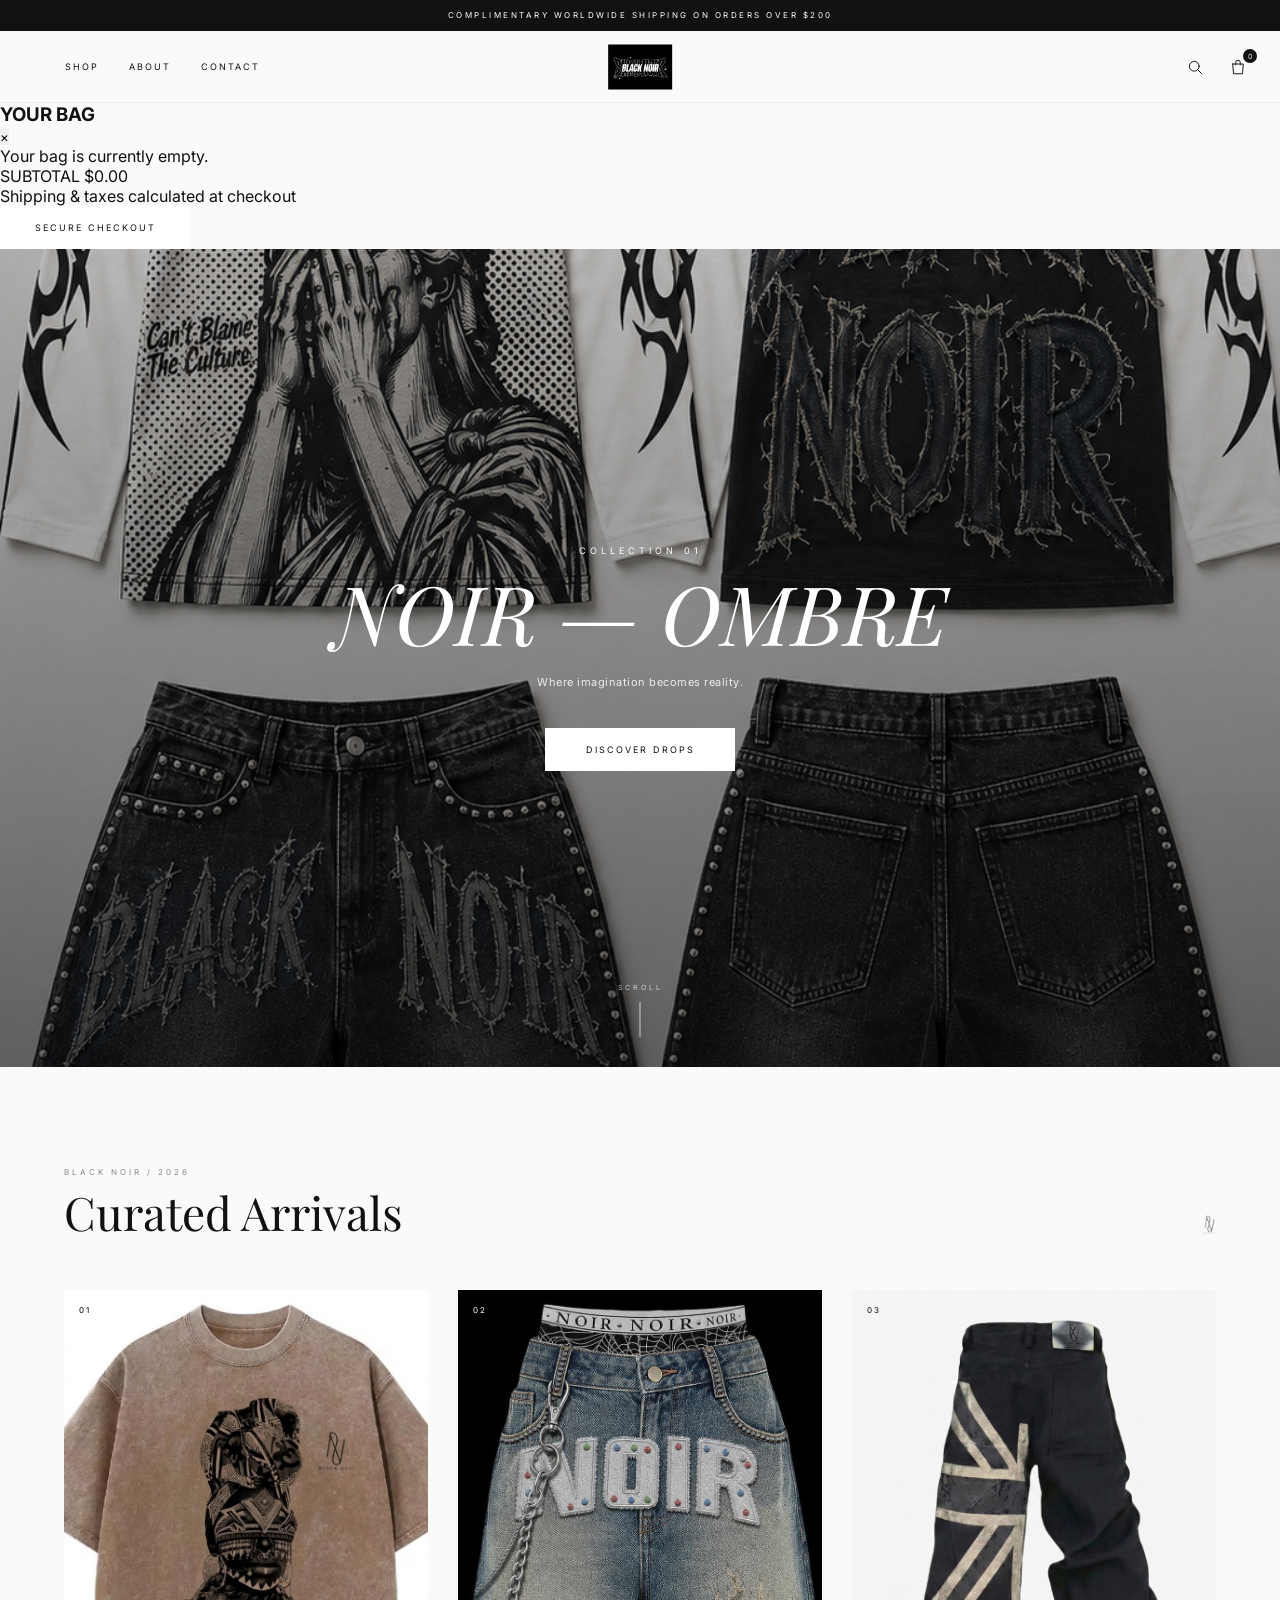
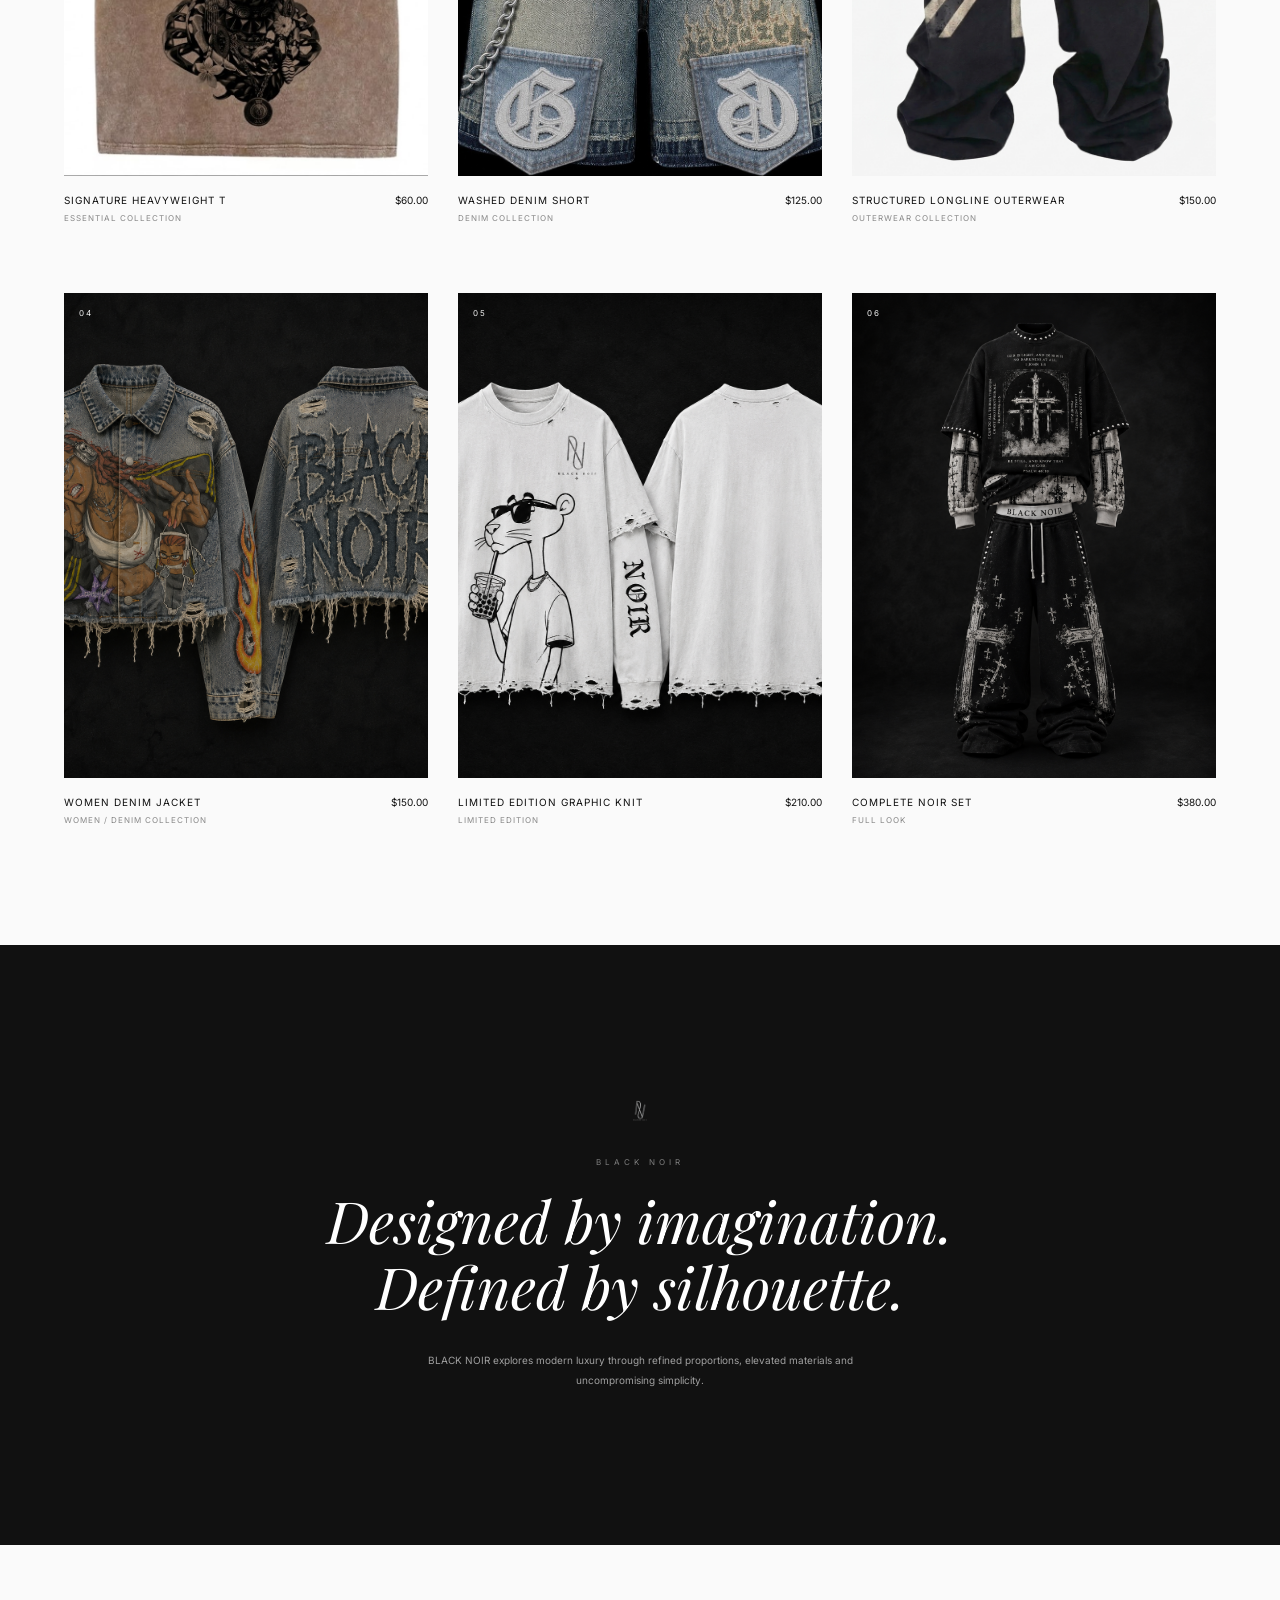
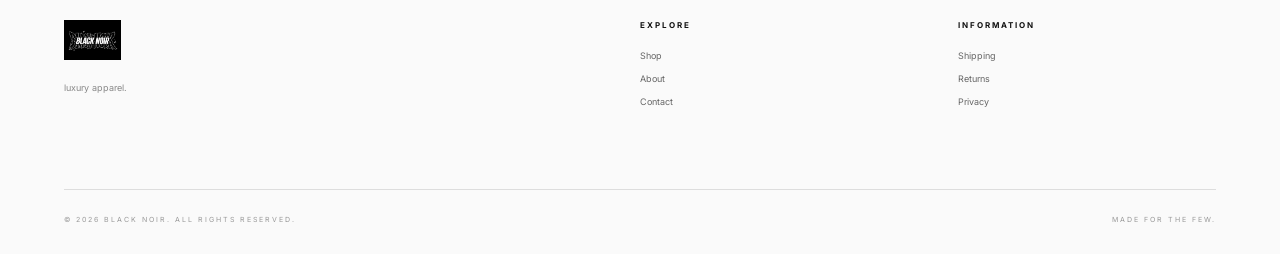
==== commit b408b000: "Update product names and cart functionality" ====
--- a/index.html
+++ b/index.html
@@ -35,15 +35,15 @@
         </button>
 
         <!-- Logo -->
-        <a href="#" class="logo-container" aria-label="Black Noir Home">
+        <a href="index.html" class="logo-container" aria-label="Black Noir Home">
             <img src="./%E2%81%A0images/Logo.PNG" alt="BLACK NOIR" class="brand-logo">
         </a>
 
         <!-- Desktop Navigation -->
         <nav class="desktop-nav">
-            <a href="#shop">SHOP</a>
-            <a href="#about">ABOUT</a>
-            <a href="#contact">CONTACT</a>
+            <a href="coming-soon.html">SHOP</a>
+            <a href="coming-soon.html">ABOUT</a>
+            <a href="coming-soon.html">CONTACT</a>
         </nav>
 
         <!-- Header Icons -->
@@ -74,9 +74,9 @@
         </button>
         <div class="mobile-menu-inner">
             <p class="mobile-menu-label">BLACK NOIR</p>
-            <a href="#shop">SHOP</a>
-            <a href="#about">ABOUT</a>
-            <a href="#contact">CONTACT</a>
+            <a href="coming-soon.html">SHOP</a>
+            <a href="coming-soon.html">ABOUT</a>
+            <a href="coming-soon.html">CONTACT</a>
             <div class="mobile-menu-divider"></div>
             <p>WORLDWIDE SHIPPING</p>
             <p>SECURE CHECKOUT</p>
@@ -93,6 +93,30 @@
             </button>
             <p>SEARCH BLACK NOIR</p>
             <input type="search" id="searchInput" placeholder="Search collection...">
+        </div>
+    </div>
+
+    <!-- ================================
+         CART DRAWER
+    ================================= -->
+    <div class="cart-overlay" id="cartOverlay"></div>
+    <div class="cart-drawer" id="cartDrawer">
+        <div class="cart-header">
+            <h3>YOUR BAG</h3>
+            <button class="cart-close" id="cartClose" aria-label="Close bag">×</button>
+        </div>
+        
+        <div class="cart-items" id="cartItemsContainer">
+            <p class="empty-cart-msg">Your bag is currently empty.</p>
+        </div>
+
+        <div class="cart-footer">
+            <div class="cart-subtotal">
+                <span>SUBTOTAL</span>
+                <span id="cartSubtotal">$0.00</span>
+            </div>
+            <p class="cart-taxes">Shipping & taxes calculated at checkout</p>
+            <a href="coming-soon.html" class="btn-primary checkout-btn">SECURE CHECKOUT</a>
         </div>
     </div>
 
@@ -108,7 +132,7 @@
                 <p class="hero-eyebrow">COLLECTION 01</p>
                 <h1 class="hero-title">NOIR — OMBRE</h1>
                 <p class="hero-description">Where imagination becomes reality.</p>
-                <a href="#shop" class="btn-primary">DISCOVER DROPS</a>
+                <a href="coming-soon.html" class="btn-primary">DISCOVER DROPS</a>
             </div>
             <div class="hero-scroll">
                 <span>SCROLL</span>
@@ -128,11 +152,11 @@
 
             <div class="product-grid">
                 <!-- PRODUCT 1 -->
-                <article class="product-card" data-name="Signature Heavyweight Knit">
+                <article class="product-card" data-name="Signature Heavyweight T">
                     <div class="product-image-container">
                         <span class="product-number">01</span>
                         <img src="./%E2%81%A0images/Brown.JPG" alt="Signature Heavyweight Knit" class="product-img">
-                        <button class="quick-add" type="button" data-product="Signature Heavyweight Knit">ADD TO BAG</button>
+                        <button class="quick-add" type="button">ADD TO BAG</button>
                     </div>
                     <div class="product-info">
                         <div>
@@ -144,11 +168,11 @@
                 </article>
 
                 <!-- PRODUCT 2 -->
-                <article class="product-card" data-name="Washed Denim Utility Short">
+                <article class="product-card" data-name="Washed Denim Short">
                     <div class="product-image-container">
                         <span class="product-number">02</span>
                         <img src="./%E2%81%A0images/Jeanshorts.JPG" alt="Washed Denim Utility Short" class="product-img">
-                        <button class="quick-add" type="button" data-product="Washed Denim Utility Short">ADD TO BAG</button>
+                        <button class="quick-add" type="button">ADD TO BAG</button>
                     </div>
                     <div class="product-info">
                         <div>
@@ -164,7 +188,7 @@
                     <div class="product-image-container">
                         <span class="product-number">03</span>
                         <img src="./%E2%81%A0images/Long.PNG" alt="Structured Longline Outerwear" class="product-img">
-                        <button class="quick-add" type="button" data-product="Structured Longline Outerwear">ADD TO BAG</button>
+                        <button class="quick-add" type="button">ADD TO BAG</button>
                     </div>
                     <div class="product-info">
                         <div>
@@ -176,11 +200,11 @@
                 </article>
 
                 <!-- PRODUCT 4 -->
-                <article class="product-card" data-name="Essential Editorial Silhouette">
+                <article class="product-card" data-name="Women Denim Jacket">
                     <div class="product-image-container">
                         <span class="product-number">04</span>
                         <img src="./%E2%81%A0images/Women.PNG" alt="Essential Editorial Silhouette" class="product-img">
-                        <button class="quick-add" type="button" data-product="Essential Editorial Silhouette">ADD TO BAG</button>
+                        <button class="quick-add" type="button">ADD TO BAG</button>
                     </div>
                     <div class="product-info">
                         <div>
@@ -196,7 +220,7 @@
                     <div class="product-image-container">
                         <span class="product-number">05</span>
                         <img src="./%E2%81%A0images/Panther.PNG" alt="Limited Edition Graphic Knit" class="product-img">
-                        <button class="quick-add" type="button" data-product="Limited Edition Graphic Knit">ADD TO BAG</button>
+                        <button class="quick-add" type="button">ADD TO BAG</button>
                     </div>
                     <div class="product-info">
                         <div>
@@ -208,11 +232,11 @@
                 </article>
 
                 <!-- PRODUCT 6 -->
-                <article class="product-card" data-name="Complete Ensemble Set">
+                <article class="product-card" data-name="Complete Noir Set">
                     <div class="product-image-container">
                         <span class="product-number">06</span>
                         <img src="./%E2%81%A0images/Full.PNG" alt="Complete Ensemble Set" class="product-img">
-                        <button class="quick-add" type="button" data-product="Complete Ensemble Set">ADD TO BAG</button>
+                        <button class="quick-add" type="button">ADD TO BAG</button>
                     </div>
                     <div class="product-info">
                         <div>
@@ -249,15 +273,15 @@
             </div>
             <div class="footer-column">
                 <h3>EXPLORE</h3>
-                <a href="#shop">Shop</a>
-                <a href="#about">About</a>
-                <a href="#contact">Contact</a>
+                <a href="coming-soon.html">Shop</a>
+                <a href="coming-soon.html">About</a>
+                <a href="coming-soon.html">Contact</a>
             </div>
             <div class="footer-column">
                 <h3>INFORMATION</h3>
-                <a href="#">Shipping</a>
-                <a href="#">Returns</a>
-                <a href="#">Privacy</a>
+                <a href="coming-soon.html">Shipping</a>
+                <a href="coming-soon.html">Returns</a>
+                <a href="coming-soon.html">Privacy</a>
             </div>
         </div>
         <div class="footer-bottom">
@@ -270,6 +294,7 @@
          JAVASCRIPT
     ================================= -->
     <script>
+        // Menu & Search Selectors
         const menuButton = document.getElementById("menuButton");
         const menuClose = document.getElementById("menuClose");
         const mobileMenu = document.getElementById("mobileMenu");
@@ -279,10 +304,21 @@
         const searchPanel = document.getElementById("searchPanel");
         const searchInput = document.getElementById("searchInput");
 
-        let cartItems = 0;
-        const cartCount = document.getElementById("cartCount");
-
-        // Mobile Menu Toggle
+        // Cart Drawer Selectors
+        const cartButton = document.getElementById("cartButton");
+        const cartDrawer = document.getElementById("cartDrawer");
+        const cartClose = document.getElementById("cartClose");
+        const cartOverlay = document.getElementById("cartOverlay");
+        const cartItemsContainer = document.getElementById("cartItemsContainer");
+        const cartSubtotalEl = document.getElementById("cartSubtotal");
+        const cartCountEl = document.getElementById("cartCount");
+
+        // State Array to hold cart items
+        let cartData = [];
+
+        /* =================================
+           Mobile Menu Logic
+        ================================= */
         function openMenu() {
             mobileMenu.classList.add("active");
             mobileMenu.setAttribute("aria-hidden", "false");
@@ -304,7 +340,9 @@
             link.addEventListener("click", closeMenu);
         });
 
-        // Search Panel Toggle
+        /* =================================
+           Search Panel Logic
+        ================================= */
         function openSearch() {
             searchPanel.classList.add("active");
             searchPanel.setAttribute("aria-hidden", "false");
@@ -323,7 +361,6 @@
         searchButton.addEventListener("click", openSearch);
         searchClose.addEventListener("click", closeSearch);
 
-        // Search input form submission behavior
         searchInput.addEventListener("keydown", (event) => {
             if (event.key === "Enter") {
                 event.preventDefault();
@@ -332,12 +369,93 @@
             }
         });
 
-        // Quick Add to Bag Logic
+        /* =================================
+           Cart Drawer Logic
+        ================================= */
+        function openCart() {
+            cartDrawer.classList.add("active");
+            cartOverlay.classList.add("active");
+            document.body.classList.add("no-scroll");
+        }
+
+        function closeCart() {
+            cartDrawer.classList.remove("active");
+            cartOverlay.classList.remove("active");
+            document.body.classList.remove("no-scroll");
+        }
+
+        cartButton.addEventListener("click", openCart);
+        cartClose.addEventListener("click", closeCart);
+        cartOverlay.addEventListener("click", closeCart);
+
+        // Render Cart UI dynamically based on array
+        function updateCartUI() {
+            cartCountEl.textContent = cartData.length;
+
+            if (cartData.length === 0) {
+                cartItemsContainer.innerHTML = '<p class="empty-cart-msg">Your bag is currently empty.</p>';
+                cartSubtotalEl.textContent = "$0.00";
+                return;
+            }
+
+            cartItemsContainer.innerHTML = "";
+            let subtotal = 0;
+
+            cartData.forEach((item, index) => {
+                subtotal += item.price;
+
+                const itemEl = document.createElement('div');
+                itemEl.classList.add('cart-item');
+                itemEl.innerHTML = `
+                    <img src="${item.image}" alt="${item.name}" class="cart-item-img">
+                    <div class="cart-item-info">
+                        <h4>${item.name}</h4>
+                        <p>${item.collection}</p>
+                        <span class="cart-item-price">$${item.price.toFixed(2)}</span>
+                        <button class="cart-item-remove" data-index="${index}">REMOVE</button>
+                    </div>
+                `;
+                cartItemsContainer.appendChild(itemEl);
+            });
+
+            cartSubtotalEl.textContent = `$${subtotal.toFixed(2)}`;
+
+            // Add event listeners to newly generated remove buttons
+            document.querySelectorAll('.cart-item-remove').forEach(btn => {
+                btn.addEventListener('click', function() {
+                    const idx = parseInt(this.getAttribute('data-index'));
+                    cartData.splice(idx, 1);
+                    updateCartUI();
+                });
+            });
+        }
+
+        // Add to Bag Button Listeners
         document.querySelectorAll(".quick-add").forEach(button => {
-            button.addEventListener("click", function () {
-                cartItems++;
-                cartCount.textContent = cartItems;
+            button.addEventListener("click", function (e) {
+                e.preventDefault();
+                e.stopPropagation();
                 
+                // Get product details dynamically from the surrounding HTML
+                const card = button.closest('.product-card');
+                const name = card.getAttribute('data-name');
+                const priceText = card.querySelector('.product-price').textContent.replace('$', '');
+                const price = parseFloat(priceText);
+                const imageSrc = card.querySelector('.product-img').getAttribute('src');
+                const collectionText = card.querySelector('.product-info p').textContent;
+                
+                // Push item to cart array
+                cartData.push({
+                    name: name,
+                    price: price,
+                    image: imageSrc,
+                    collection: collectionText
+                });
+                
+                updateCartUI();
+                openCart(); // Instantly open the drawer to show the item was added
+                
+                // Visual Button Feedback
                 const originalText = button.textContent;
                 button.textContent = "ADDED";
                 button.classList.add("added");
@@ -349,11 +467,12 @@
             });
         });
 
-        // Global ESC key listener
+        // Global ESC key listener for all overlays
         document.addEventListener("keydown", function (event) {
             if (event.key === "Escape") {
                 closeMenu();
                 closeSearch();
+                closeCart();
             }
         });
     </script>
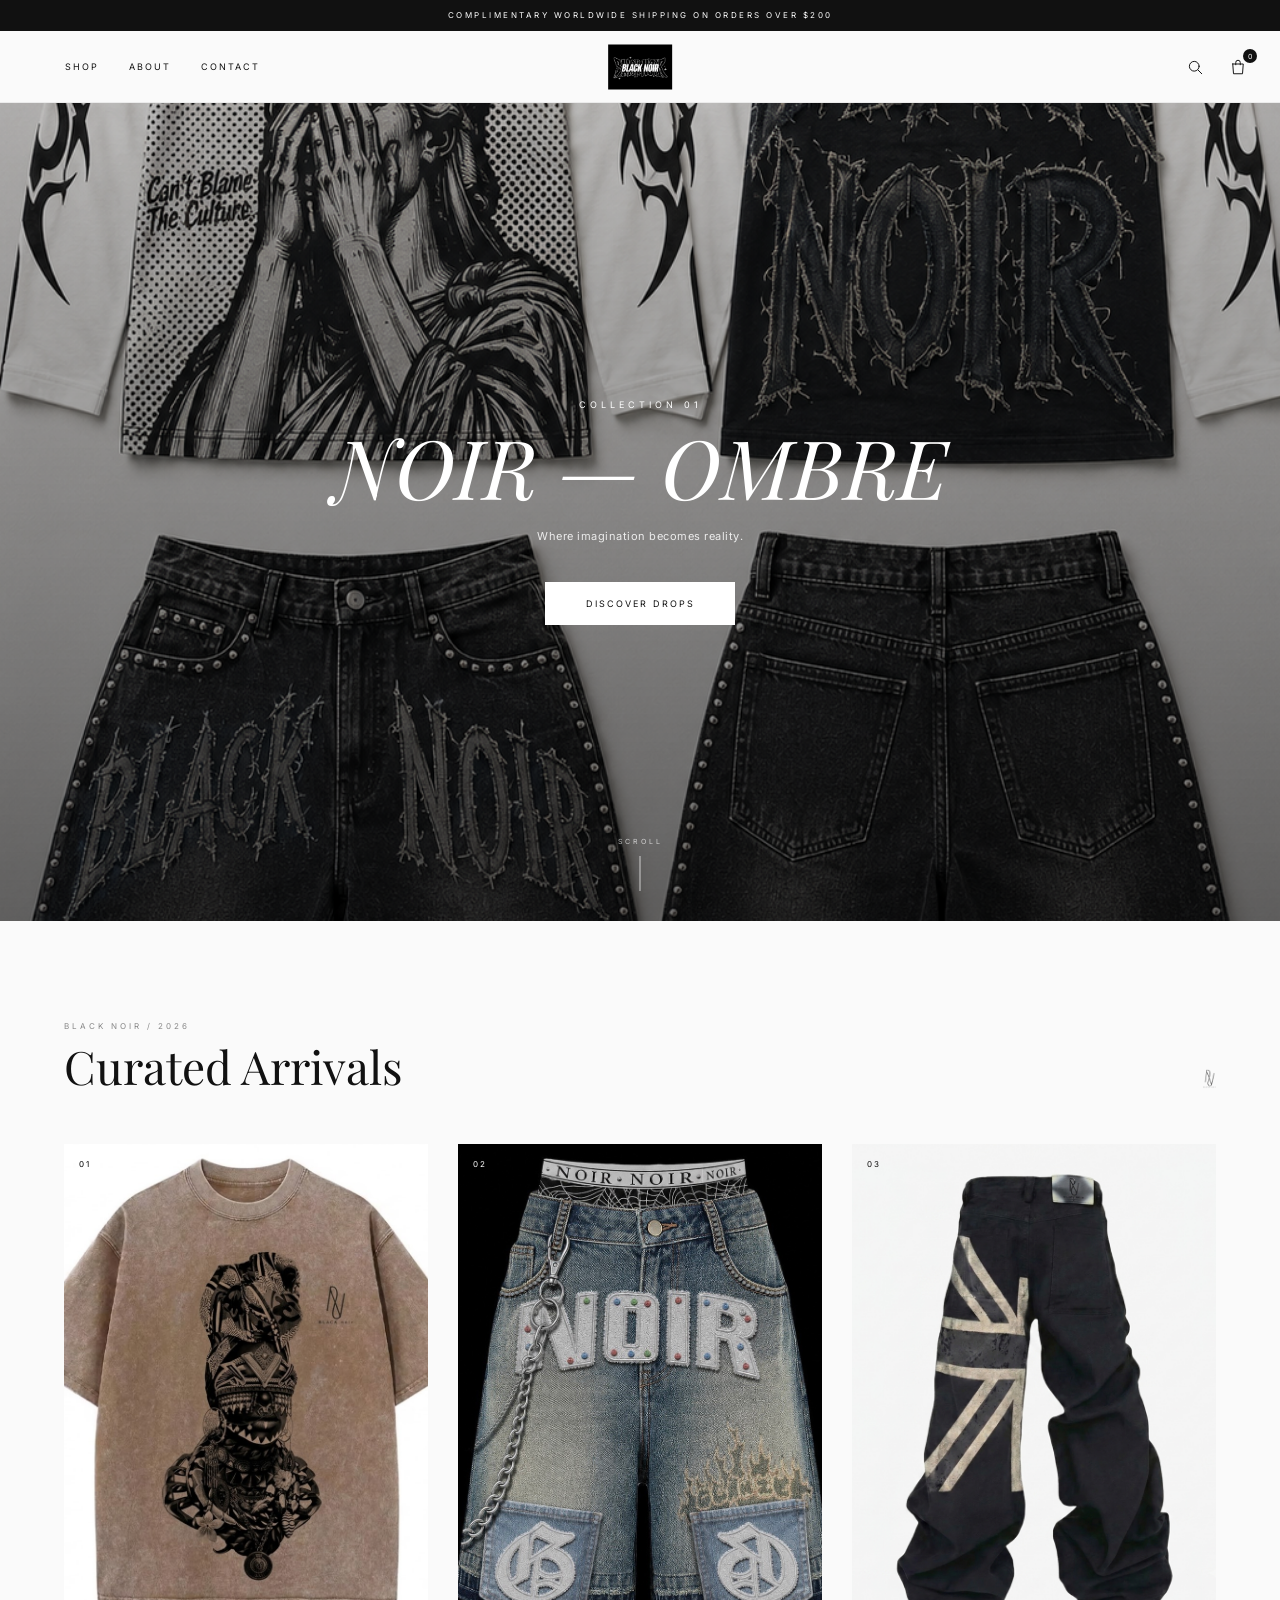
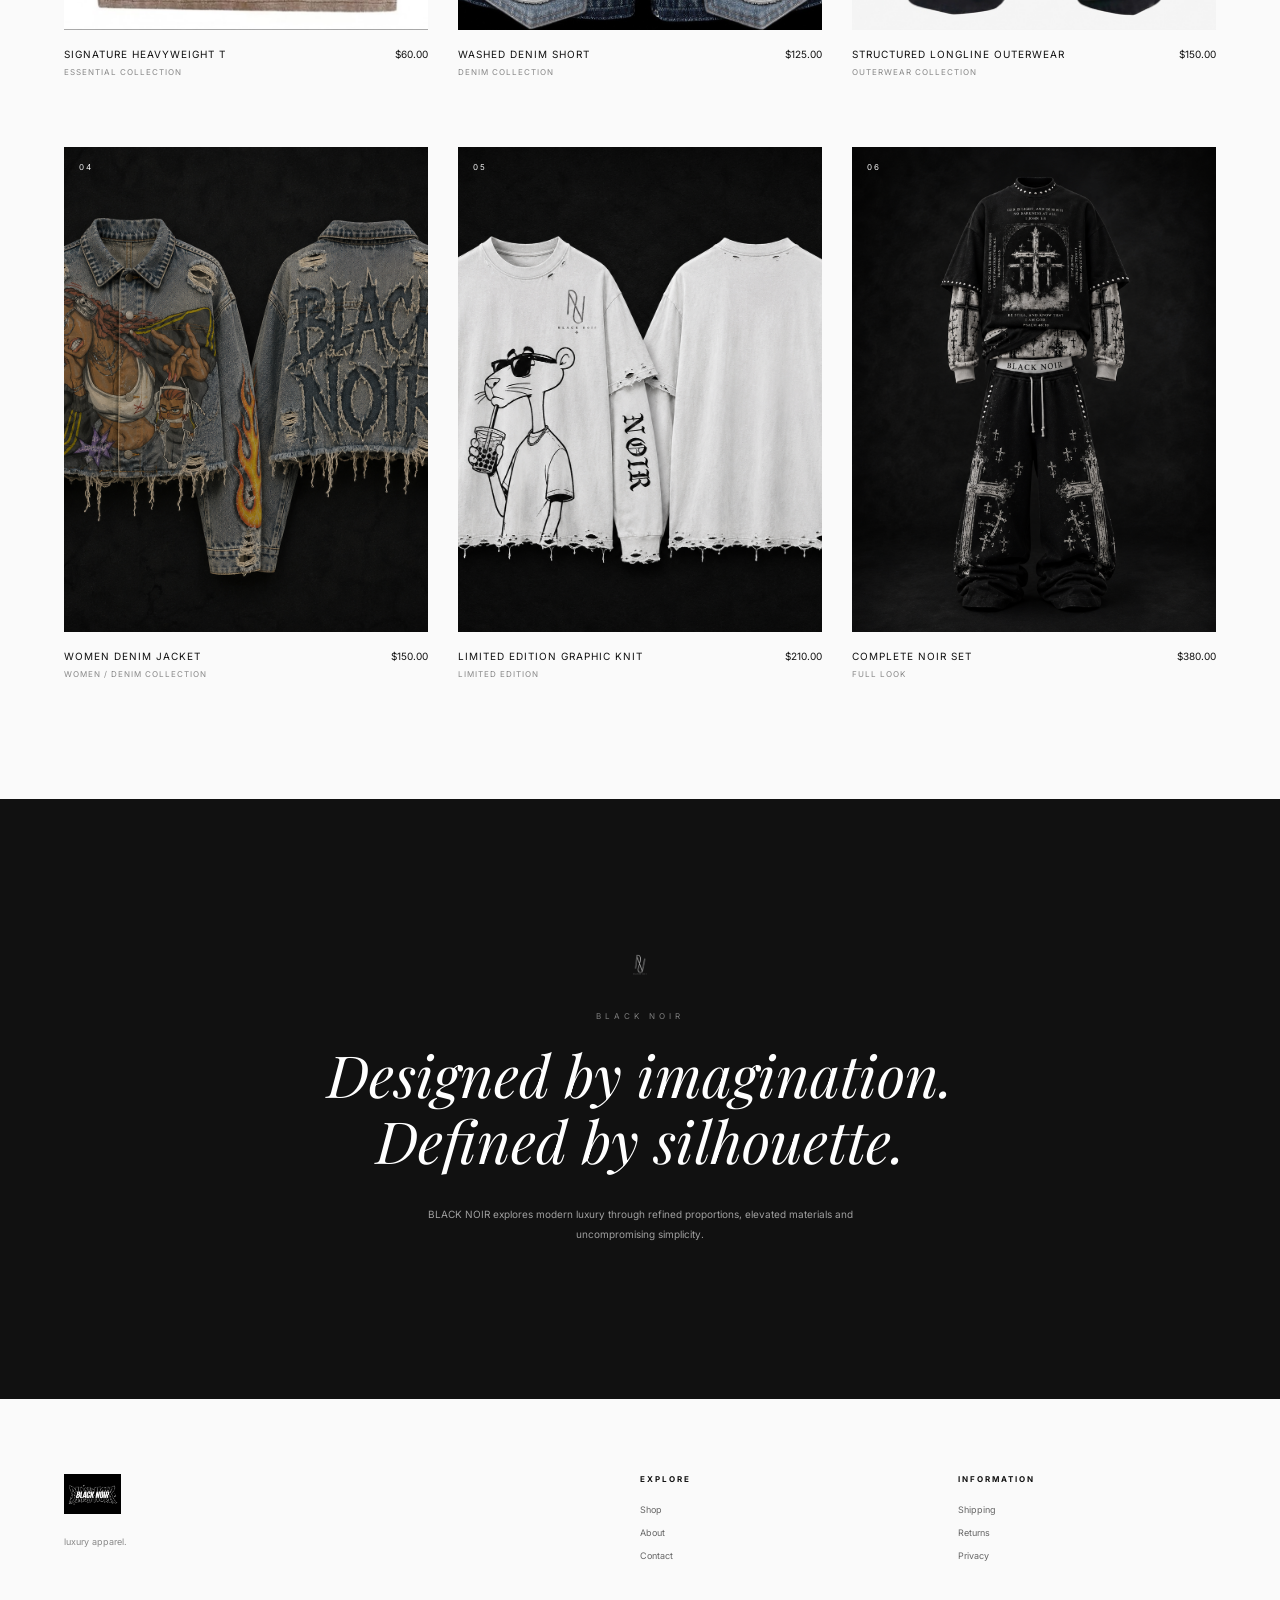
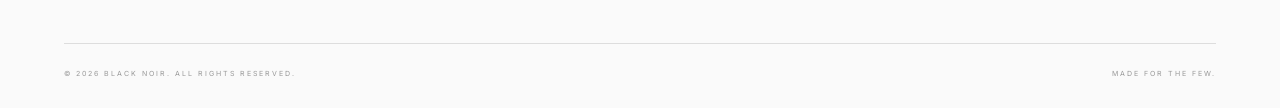
==== commit 43493849: "Remove cart drawer and enhance product add functionality Removed cart drawer and related JavaScript " ====
--- a/index.html
+++ b/index.html
@@ -97,30 +97,6 @@
     </div>
 
     <!-- ================================
-         CART DRAWER
-    ================================= -->
-    <div class="cart-overlay" id="cartOverlay"></div>
-    <div class="cart-drawer" id="cartDrawer">
-        <div class="cart-header">
-            <h3>YOUR BAG</h3>
-            <button class="cart-close" id="cartClose" aria-label="Close bag">×</button>
-        </div>
-        
-        <div class="cart-items" id="cartItemsContainer">
-            <p class="empty-cart-msg">Your bag is currently empty.</p>
-        </div>
-
-        <div class="cart-footer">
-            <div class="cart-subtotal">
-                <span>SUBTOTAL</span>
-                <span id="cartSubtotal">$0.00</span>
-            </div>
-            <p class="cart-taxes">Shipping & taxes calculated at checkout</p>
-            <a href="coming-soon.html" class="btn-primary checkout-btn">SECURE CHECKOUT</a>
-        </div>
-    </div>
-
-    <!-- ================================
          MAIN CONTENT
     ================================= -->
     <main>
@@ -152,11 +128,11 @@
 
             <div class="product-grid">
                 <!-- PRODUCT 1 -->
-                <article class="product-card" data-name="Signature Heavyweight T">
+                <article class="product-card" data-name="Signature Heavyweight Knit">
                     <div class="product-image-container">
                         <span class="product-number">01</span>
                         <img src="./%E2%81%A0images/Brown.JPG" alt="Signature Heavyweight Knit" class="product-img">
-                        <button class="quick-add" type="button">ADD TO BAG</button>
+                        <button class="quick-add" type="button" data-product="Signature Heavyweight Knit">ADD TO BAG</button>
                     </div>
                     <div class="product-info">
                         <div>
@@ -168,11 +144,11 @@
                 </article>
 
                 <!-- PRODUCT 2 -->
-                <article class="product-card" data-name="Washed Denim Short">
+                <article class="product-card" data-name="Washed Denim Utility Short">
                     <div class="product-image-container">
                         <span class="product-number">02</span>
                         <img src="./%E2%81%A0images/Jeanshorts.JPG" alt="Washed Denim Utility Short" class="product-img">
-                        <button class="quick-add" type="button">ADD TO BAG</button>
+                        <button class="quick-add" type="button" data-product="Washed Denim Utility Short">ADD TO BAG</button>
                     </div>
                     <div class="product-info">
                         <div>
@@ -188,7 +164,7 @@
                     <div class="product-image-container">
                         <span class="product-number">03</span>
                         <img src="./%E2%81%A0images/Long.PNG" alt="Structured Longline Outerwear" class="product-img">
-                        <button class="quick-add" type="button">ADD TO BAG</button>
+                        <button class="quick-add" type="button" data-product="Structured Longline Outerwear">ADD TO BAG</button>
                     </div>
                     <div class="product-info">
                         <div>
@@ -200,11 +176,11 @@
                 </article>
 
                 <!-- PRODUCT 4 -->
-                <article class="product-card" data-name="Women Denim Jacket">
+                <article class="product-card" data-name="Essential Editorial Silhouette">
                     <div class="product-image-container">
                         <span class="product-number">04</span>
                         <img src="./%E2%81%A0images/Women.PNG" alt="Essential Editorial Silhouette" class="product-img">
-                        <button class="quick-add" type="button">ADD TO BAG</button>
+                        <button class="quick-add" type="button" data-product="Essential Editorial Silhouette">ADD TO BAG</button>
                     </div>
                     <div class="product-info">
                         <div>
@@ -220,7 +196,7 @@
                     <div class="product-image-container">
                         <span class="product-number">05</span>
                         <img src="./%E2%81%A0images/Panther.PNG" alt="Limited Edition Graphic Knit" class="product-img">
-                        <button class="quick-add" type="button">ADD TO BAG</button>
+                        <button class="quick-add" type="button" data-product="Limited Edition Graphic Knit">ADD TO BAG</button>
                     </div>
                     <div class="product-info">
                         <div>
@@ -232,11 +208,11 @@
                 </article>
 
                 <!-- PRODUCT 6 -->
-                <article class="product-card" data-name="Complete Noir Set">
+                <article class="product-card" data-name="Complete Ensemble Set">
                     <div class="product-image-container">
                         <span class="product-number">06</span>
                         <img src="./%E2%81%A0images/Full.PNG" alt="Complete Ensemble Set" class="product-img">
-                        <button class="quick-add" type="button">ADD TO BAG</button>
+                        <button class="quick-add" type="button" data-product="Complete Ensemble Set">ADD TO BAG</button>
                     </div>
                     <div class="product-info">
                         <div>
@@ -294,7 +270,6 @@
          JAVASCRIPT
     ================================= -->
     <script>
-        // Menu & Search Selectors
         const menuButton = document.getElementById("menuButton");
         const menuClose = document.getElementById("menuClose");
         const mobileMenu = document.getElementById("mobileMenu");
@@ -304,21 +279,10 @@
         const searchPanel = document.getElementById("searchPanel");
         const searchInput = document.getElementById("searchInput");
 
-        // Cart Drawer Selectors
-        const cartButton = document.getElementById("cartButton");
-        const cartDrawer = document.getElementById("cartDrawer");
-        const cartClose = document.getElementById("cartClose");
-        const cartOverlay = document.getElementById("cartOverlay");
-        const cartItemsContainer = document.getElementById("cartItemsContainer");
-        const cartSubtotalEl = document.getElementById("cartSubtotal");
-        const cartCountEl = document.getElementById("cartCount");
-
-        // State Array to hold cart items
-        let cartData = [];
-
-        /* =================================
-           Mobile Menu Logic
-        ================================= */
+        let cartItems = 0;
+        const cartCount = document.getElementById("cartCount");
+
+        // Mobile Menu Toggle
         function openMenu() {
             mobileMenu.classList.add("active");
             mobileMenu.setAttribute("aria-hidden", "false");
@@ -340,9 +304,7 @@
             link.addEventListener("click", closeMenu);
         });
 
-        /* =================================
-           Search Panel Logic
-        ================================= */
+        // Search Panel Toggle
         function openSearch() {
             searchPanel.classList.add("active");
             searchPanel.setAttribute("aria-hidden", "false");
@@ -361,6 +323,7 @@
         searchButton.addEventListener("click", openSearch);
         searchClose.addEventListener("click", closeSearch);
 
+        // Search input form submission behavior
         searchInput.addEventListener("keydown", (event) => {
             if (event.key === "Enter") {
                 event.preventDefault();
@@ -369,93 +332,14 @@
             }
         });
 
-        /* =================================
-           Cart Drawer Logic
-        ================================= */
-        function openCart() {
-            cartDrawer.classList.add("active");
-            cartOverlay.classList.add("active");
-            document.body.classList.add("no-scroll");
-        }
-
-        function closeCart() {
-            cartDrawer.classList.remove("active");
-            cartOverlay.classList.remove("active");
-            document.body.classList.remove("no-scroll");
-        }
-
-        cartButton.addEventListener("click", openCart);
-        cartClose.addEventListener("click", closeCart);
-        cartOverlay.addEventListener("click", closeCart);
-
-        // Render Cart UI dynamically based on array
-        function updateCartUI() {
-            cartCountEl.textContent = cartData.length;
-
-            if (cartData.length === 0) {
-                cartItemsContainer.innerHTML = '<p class="empty-cart-msg">Your bag is currently empty.</p>';
-                cartSubtotalEl.textContent = "$0.00";
-                return;
-            }
-
-            cartItemsContainer.innerHTML = "";
-            let subtotal = 0;
-
-            cartData.forEach((item, index) => {
-                subtotal += item.price;
-
-                const itemEl = document.createElement('div');
-                itemEl.classList.add('cart-item');
-                itemEl.innerHTML = `
-                    <img src="${item.image}" alt="${item.name}" class="cart-item-img">
-                    <div class="cart-item-info">
-                        <h4>${item.name}</h4>
-                        <p>${item.collection}</p>
-                        <span class="cart-item-price">$${item.price.toFixed(2)}</span>
-                        <button class="cart-item-remove" data-index="${index}">REMOVE</button>
-                    </div>
-                `;
-                cartItemsContainer.appendChild(itemEl);
-            });
-
-            cartSubtotalEl.textContent = `$${subtotal.toFixed(2)}`;
-
-            // Add event listeners to newly generated remove buttons
-            document.querySelectorAll('.cart-item-remove').forEach(btn => {
-                btn.addEventListener('click', function() {
-                    const idx = parseInt(this.getAttribute('data-index'));
-                    cartData.splice(idx, 1);
-                    updateCartUI();
-                });
-            });
-        }
-
-        // Add to Bag Button Listeners
+        // Quick Add to Bag Logic
         document.querySelectorAll(".quick-add").forEach(button => {
             button.addEventListener("click", function (e) {
-                e.preventDefault();
+                e.preventDefault(); // Prevent navigating if wrapped in a link
                 e.stopPropagation();
+                cartItems++;
+                cartCount.textContent = cartItems;
                 
-                // Get product details dynamically from the surrounding HTML
-                const card = button.closest('.product-card');
-                const name = card.getAttribute('data-name');
-                const priceText = card.querySelector('.product-price').textContent.replace('$', '');
-                const price = parseFloat(priceText);
-                const imageSrc = card.querySelector('.product-img').getAttribute('src');
-                const collectionText = card.querySelector('.product-info p').textContent;
-                
-                // Push item to cart array
-                cartData.push({
-                    name: name,
-                    price: price,
-                    image: imageSrc,
-                    collection: collectionText
-                });
-                
-                updateCartUI();
-                openCart(); // Instantly open the drawer to show the item was added
-                
-                // Visual Button Feedback
                 const originalText = button.textContent;
                 button.textContent = "ADDED";
                 button.classList.add("added");
@@ -467,12 +351,11 @@
             });
         });
 
-        // Global ESC key listener for all overlays
+        // Global ESC key listener
         document.addEventListener("keydown", function (event) {
             if (event.key === "Escape") {
                 closeMenu();
                 closeSearch();
-                closeCart();
             }
         });
     </script>
--- a/style.css
+++ b/style.css
@@ -1107,3 +1107,4 @@
         transition: none !important;
     }
 }
+
